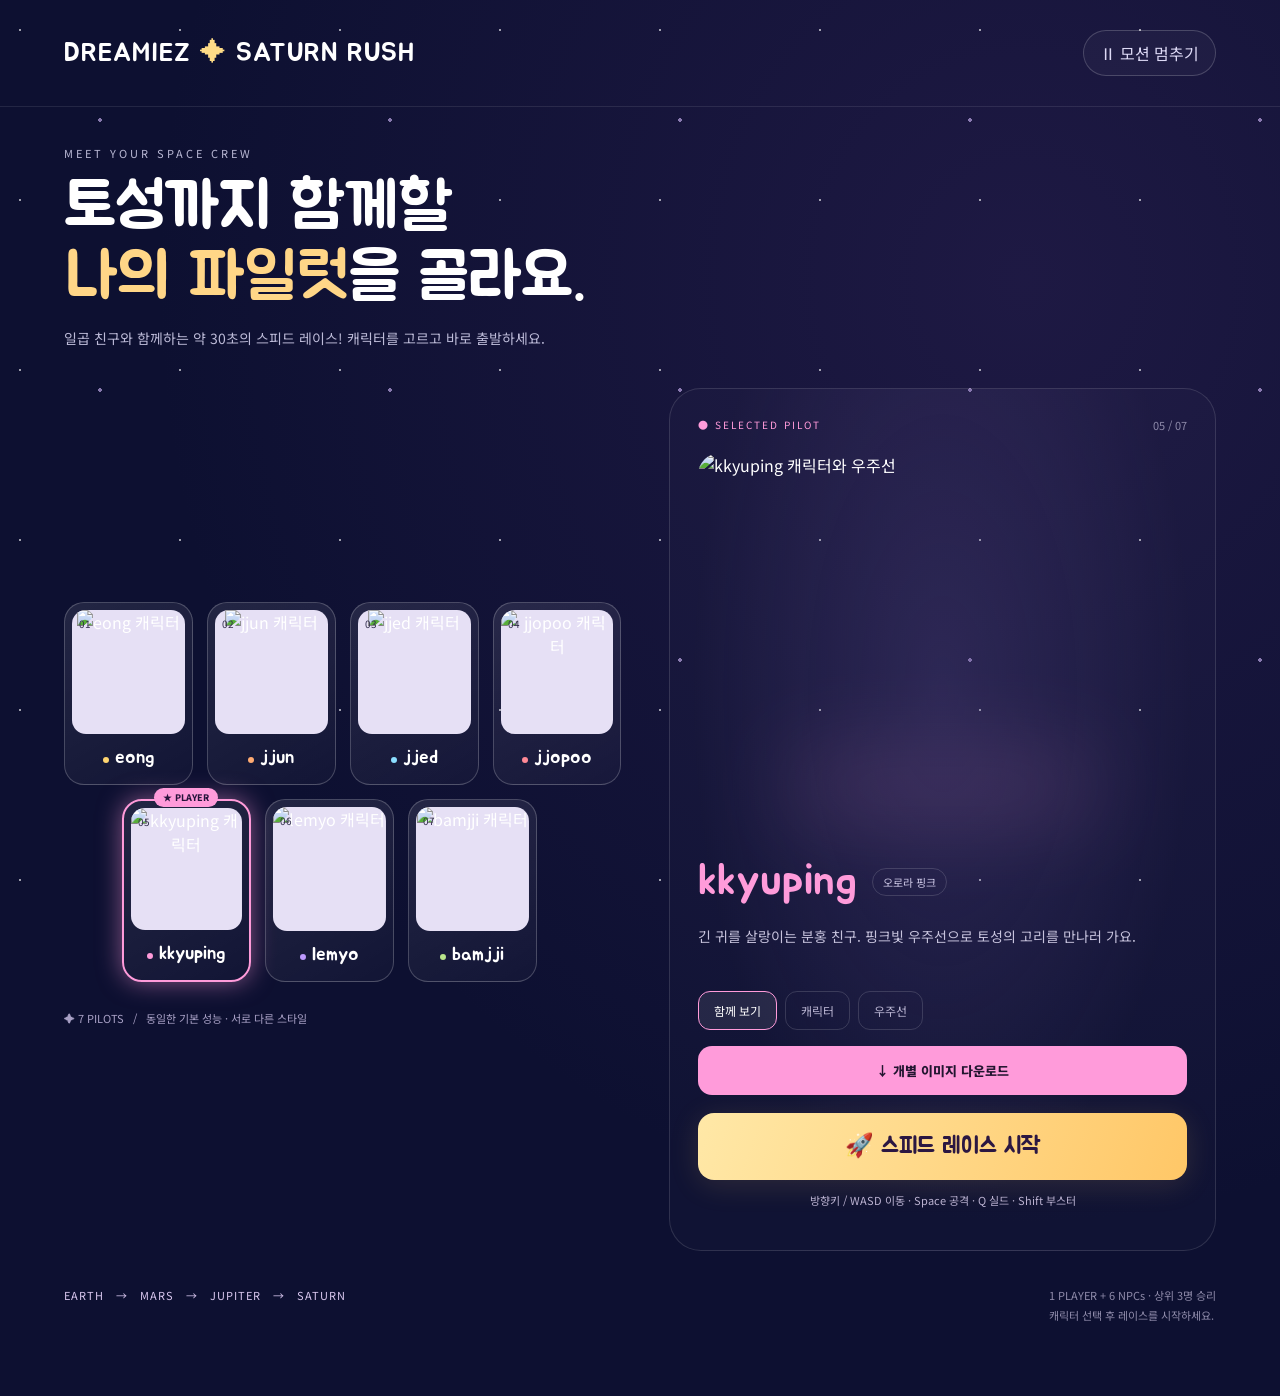
==== index.html @ d7563cde "Add mobile-ready Saturn Rush racing game" ====
<!doctype html>
<html lang="ko"><head><meta charset="utf-8"><meta name="viewport" content="width=device-width,initial-scale=1,viewport-fit=cover"><title>DREAMIEZ · Saturn Rush</title>
<style>
@import url('https://fonts.googleapis.com/css2?family=Jua&family=Noto+Sans+KR:wght@400;600;800&display=swap');
:root{--accent:#ff8bd4}*{box-sizing:border-box}body{margin:0;background:#0d1031;color:#fff;font-family:'Noto Sans KR',sans-serif;background-image:radial-gradient(ellipse at 80% 20%,#402b6855,transparent 60%);min-height:100vh}button,a{font:inherit}button{cursor:pointer}body:before{content:'';position:fixed;inset:0;pointer-events:none;opacity:.6;background-image:radial-gradient(1px 1px at 20px 30px,white 90%,transparent),radial-gradient(2px 2px at 100px 120px,#d8bfff 90%,transparent);background-size:160px 170px,290px 270px;animation:stars 24s linear infinite}header{position:relative;max-width:1400px;margin:auto;padding:30px 5%;display:flex;align-items:center;justify-content:space-between;border-bottom:1px solid #ffffff18}.brand{font:26px 'Jua';letter-spacing:1px}.brand span{color:#ffdc87}small,.eyebrow{font-size:11px;letter-spacing:3px;color:#b9b8d4}.motion{border:1px solid #ffffff30;border-radius:30px;padding:10px 16px;color:#dedaf6;background:#ffffff08}main{position:relative;max-width:1400px;margin:auto;padding:38px 5% 70px}.intro h1{font:clamp(36px,5vw,64px)/1.1 'Jua';margin:12px 0}.intro h1 em{font-style:normal;color:#ffd687}.intro p{color:#bdbbd8;font-size:14px}.layout{display:grid;grid-template-columns:1.02fr 1fr;gap:48px;margin-top:40px;align-items:center}.grid{display:grid;grid-template-columns:repeat(4,1fr);gap:14px;align-items:center}.card{position:relative;padding:7px 7px 14px;border:1px solid #ffffff36;border-radius:20px;background:linear-gradient(150deg,#ffffff18,#ffffff06);color:#fff;transition:transform .25s,box-shadow .25s;animation:float 4s ease-in-out infinite;animation-delay:calc(var(--i)*-.4s)}.card:nth-child(n+5){transform:translateX(45%)}.card:hover{box-shadow:0 0 30px #b69bff55}.card[aria-pressed=true]{border:2px solid var(--c);box-shadow:0 0 25px color-mix(in srgb,var(--c) 50%,transparent)}.card .picture{aspect-ratio:1/1.1;border-radius:14px;overflow:hidden;background:#e6e0f5}.picture img{width:100%;height:100%;object-fit:cover;object-position:25% center;transform:none}.card b{display:block;font:19px 'Jua';margin-top:12px}.dot{display:inline-block;width:6px;height:6px;border-radius:50%;background:var(--c);margin-right:6px}.number{position:absolute;top:13px;left:14px;color:#34304e;font-size:10px;z-index:1}.selected-label{position:absolute;top:-13px;left:50%;transform:translateX(-50%);background:var(--c);color:#26143b;border-radius:12px;padding:3px 9px;font-size:9px;white-space:nowrap;font-weight:800}.stage{position:relative;min-width:0;padding:28px;border:1px solid #ffffff20;border-radius:32px;background:radial-gradient(ellipse at 50% 35%,#62529444,transparent 65%),#ffffff04}.stage-top{display:flex;justify-content:space-between;align-items:center}.badge{font-size:10px;letter-spacing:2px;color:var(--accent)}.counter{color:#8f8bab;font-size:11px}.art{position:relative;margin:20px 0;aspect-ratio:1.28;display:grid;place-items:center}.art:after{content:'';position:absolute;bottom:5%;width:60%;height:15%;background:var(--accent);filter:blur(45px);opacity:.18;z-index:-1}.hero-image{width:100%;height:100%;object-fit:contain;border-radius:22px;animation:float 5s ease-in-out infinite;transition:opacity .2s}.name-line{display:flex;align-items:center;gap:15px}.name-line h2{font:44px 'Jua';margin:0;color:var(--accent)}.name-line span{font-size:11px;border:1px solid #ffffff25;padding:5px 10px;border-radius:20px;color:#ccc7e5}.description{font-size:14px;color:#c7c3dd;line-height:1.9;min-height:54px}.controls{display:flex;gap:8px;flex-wrap:wrap}.tab{border:1px solid #ffffff25;background:transparent;color:#b9b4d1;border-radius:12px;padding:10px 15px;font-size:12px}.tab[aria-pressed=true]{background:#ffffff14;color:white;border-color:var(--accent)}.download{display:block;text-decoration:none;text-align:center;background:var(--accent);color:#221530;padding:15px;border-radius:14px;font-weight:800;margin-top:16px;font-size:13px}.foot{display:flex;justify-content:space-between;gap:15px;margin-top:35px;color:#8f8baa;font-size:11px;line-height:1.8}.route{letter-spacing:1px;color:#d9c7ef}.status{margin-top:28px;font-size:11px;color:#a8a0c5}.paused *, .paused:before{animation-play-state:paused!important}@keyframes float{0%,100%{translate:0 0}50%{translate:0 -9px}}@keyframes stars{to{background-position:0 170px,0 270px}}@media(max-width:850px){.layout{grid-template-columns:1fr;gap:36px}.grid{max-width:570px;width:100%;margin:auto}.stage{max-width:570px;width:100%;margin:auto}.intro{text-align:center}.foot{flex-direction:column}.card b{font-size:16px}header{padding:22px 5%}.brand{font-size:20px}}@media(prefers-reduced-motion:reduce){*,body:before{animation:none!important}}
</style><link rel="stylesheet" href="game.css?v=mobile3"></head><body><header><div class="brand">DREAMIEZ <span>✦</span> SATURN RUSH</div><button class="motion" id="motion" aria-pressed="false">Ⅱ 모션 멈추기</button></header><main><section class="intro"><div class="eyebrow">MEET YOUR SPACE CREW</div><h1>토성까지 함께할<br><em>나의 파일럿</em>을 골라요.</h1><p>일곱 친구와 함께하는 약 30초의 스피드 레이스! 캐릭터를 고르고 바로 출발하세요.</p></section><div class="layout"><div><div class="grid" id="cards"></div><p class="status">✦ 7 PILOTS &nbsp; / &nbsp; 동일한 기본 성능 · 서로 다른 스타일</p></div><section class="stage" aria-label="선택한 캐릭터 소개"><div class="stage-top"><span class="badge">● SELECTED PILOT</span><span class="counter" id="counter"></span></div><div class="art"><img class="hero-image" id="hero" alt=""></div><div class="name-line"><h2 id="name"></h2><span id="color"></span></div><p class="description" id="desc"></p><div class="controls"><button class="tab" data-mode="pair" aria-pressed="true">함께 보기</button><button class="tab" data-mode="character" aria-pressed="false">캐릭터</button><button class="tab" data-mode="ship" aria-pressed="false">우주선</button></div><a class="download" id="download" download>↓ 개별 이미지 다운로드</a></section></div><footer class="foot"><span class="route">EARTH &nbsp; → &nbsp; MARS &nbsp; → &nbsp; JUPITER &nbsp; → &nbsp; SATURN</span><span>캐릭터 소개 · 애니메이션 미리보기<br>레이스 플레이는 다음 제작 단계입니다.</span></footer></main>
<script>
const pilots=[['eong','#ffd570','선샤인 옐로','작은 별처럼 밝은 친구. 노란 우주선과 함께 지구의 출발선을 환하게 밝혀요.'],['jjun','#ffab72','코스믹 오렌지','귀를 쫑긋 세운 주황빛 친구. 새로운 행성을 발견할 때마다 모험을 꿈꿔요.'],['jjed','#8cdeff','스타라이트 블루','구름처럼 포근한 하얀 친구. 하늘빛 우주선에 올라 은하수 여행을 준비해요.'],['jjopoo','#ff8996','메테오 레드','호기심 가득한 갈색 친구. 빨간 우주선과 함께 소행성 사이로 떠나요.'],['kkyuping','#ff9bda','오로라 핑크','긴 귀를 살랑이는 분홍 친구. 핑크빛 우주선으로 토성의 고리를 만나러 가요.'],['lemyo','#bd9aff','네뷸라 퍼플','느긋한 표정의 회색 고양이. 보랏빛 우주선에서 반짝이는 우주를 감상해요.'],['bamjji','#b9e58b','오빗 그린','동글동글 사랑스러운 친구. 초록 우주선과 함께 즐거운 우주 여행을 시작해요.']];
let selected=4,mode='pair';const $=s=>document.querySelector(s);function file(){return `assets/${pilots[selected][0]}${mode==='pair'?'.png':'-'+mode+'.svg'}`};
pilots.forEach((p,i)=>{const b=document.createElement('button');b.className='card';b.style.cssText=`--c:${p[1]};--i:${i}`;b.setAttribute('aria-label',p[0]+' 선택');b.innerHTML=`<span class="number">0${i+1}</span><div class="picture"><img src="assets/${p[0]}-character.svg" alt="${p[0]} 캐릭터"></div><b><span class="dot"></span>${p[0]}</b>`;b.onclick=()=>{selected=i;render()};$('#cards').append(b)});
function render(){const p=pilots[selected];document.documentElement.style.setProperty('--accent',p[1]);$('#name').textContent=p[0];$('#color').textContent=p[2];$('#desc').textContent=p[3];$('#counter').textContent=`0${selected+1} / 07`;$('#hero').src=file();$('#hero').alt=p[0]+(mode==='pair'?' 캐릭터와 우주선':mode==='ship'?' 우주선':' 캐릭터');$('#download').href=file();$('#download').download=p[0]+'-'+mode+(mode==='pair'?'.png':'.svg');document.querySelectorAll('.card').forEach((b,i)=>{b.setAttribute('aria-pressed',i===selected);b.querySelector('.selected-label')?.remove();if(i===selected){const tag=document.createElement('span');tag.className='selected-label';tag.textContent='★ PLAYER';b.append(tag)}});document.querySelectorAll('.tab').forEach(b=>b.setAttribute('aria-pressed',b.dataset.mode===mode))}
document.querySelectorAll('.tab').forEach(b=>b.onclick=()=>{mode=b.dataset.mode;render()});$('#motion').onclick=()=>{const paused=document.body.classList.toggle('paused');$('#motion').textContent=paused?'▶ 모션 재생':'Ⅱ 모션 멈추기';$('#motion').setAttribute('aria-pressed',paused)};render();
</script><script src="race-engine.js?v=mobile3"></script><script src="game.js?v=mobile3"></script></body></html>
---- game.css ----
.start-race{width:100%;border:0;border-radius:16px;padding:19px;margin-top:18px;color:#2b1742;background:linear-gradient(110deg,#ffe8a7,#ffc767);font-family:'Jua',sans-serif;font-size:23px;box-shadow:0 5px 30px #ffc76722}.start-race:hover{filter:brightness(1.1);transform:translateY(-2px)}.race-screen{position:fixed;inset:0;background:#080d25;z-index:50;display:flex;flex-direction:column;touch-action:none}.race-screen[hidden],.game-overlay[hidden]{display:none!important}.race-top{display:flex;align-items:center;justify-content:space-between;gap:10px;padding:12px 4%;background:#10132c;border-bottom:1px solid #ffffff20;min-height:67px}.race-top strong{font-family:Jua,sans-serif;font-size:24px;color:#ffdb8a}.race-top span{font-size:12px;color:#bbb8d6}.race-top button,.game-btn{border:1px solid #ffffff30;background:#ffffff10;color:white;border-radius:12px;padding:10px 16px;cursor:pointer}.race-layout{display:grid;grid-template-columns:1fr 230px;flex:1;min-height:0;max-width:1500px;width:100%;margin:auto}.track-wrap{position:relative;overflow:hidden;min-height:0}#race-canvas{width:100%;height:100%;display:block}.race-hud{position:absolute;top:20px;left:22px;right:22px;display:flex;justify-content:space-between;pointer-events:none}.hud-box{border:1px solid #bdb5ff55;background:#10132cce;backdrop-filter:blur(12px);border-radius:18px;padding:12px 20px;min-width:114px}.hud-box b{font:30px Jua,sans-serif}.hud-box small{display:block;letter-spacing:1px;font-size:10px;margin-bottom:4px}.hearts{color:#ff87af;font-size:23px;letter-spacing:3px}.hud-time{font:24px Jua,sans-serif;color:#fff}.race-side{padding:24px 20px;background:#11132b;border-left:1px solid #ffffff15;overflow:auto}.race-side h3{font:18px Jua,sans-serif;margin:0 0 20px}.standing{display:flex;align-items:center;gap:9px;padding:11px 0;border-bottom:1px solid #ffffff0c;font-size:12px}.standing.me{color:#ffdf8a}.standing .pos{width:18px;color:#8d87b0}.standing .hp{margin-left:auto;color:#ff91af;font-size:10px}.standing .swatch{width:8px;height:8px;border-radius:50%}.route-map{margin-top:32px;font-size:11px;color:#9a94b9}.route-stop{padding:10px 0 10px 15px;border-left:2px solid #45405f}.route-stop.current{border-color:#ffe09c;color:#ffe09c}.race-bottom{display:flex;gap:12px;align-items:center;justify-content:center;padding:14px 20px;background:#11132b;border-top:1px solid #ffffff15}.action-btn{width:145px;min-height:61px;border:1px solid #ffffff40;border-radius:17px;color:#fff;font:19px Jua,sans-serif;background:#b6438155;cursor:pointer}.action-btn:nth-child(2){background:#237abf66}.action-btn:nth-child(3){background:#bb7c2466}.action-btn:disabled{opacity:.45;cursor:default}.action-btn small{display:block;font:10px 'Noto Sans KR',sans-serif;color:#e0d9ef;letter-spacing:1px;margin-top:4px}.key-help{font-size:11px;color:#aca5c6;margin-right:18px;line-height:1.9}.game-overlay{position:absolute;inset:0;display:flex;align-items:center;justify-content:center;background:#070b22bf;backdrop-filter:blur(8px);z-index:10;padding:24px}.overlay-card{max-width:530px;width:100%;text-align:center;border:1px solid #bda6ff55;background:linear-gradient(145deg,#282341,#11152d);border-radius:30px;padding:35px;box-shadow:0 20px 100px #0006;max-height:95%;overflow:auto}.overlay-card h2{font:36px Jua,sans-serif;color:#ffdf93;margin:10px 0 16px}.overlay-card p{font-size:13px;line-height:1.9;color:#cbc3df}.overlay-card .game-btn{margin:8px 4px}.overlay-card .primary{background:#ffdc8e;color:#2b1742;border:0;font-weight:800;padding:15px 25px}.rules{display:grid;grid-template-columns:1fr 1fr;gap:8px;text-align:left;margin:20px 0}.rules div{background:#ffffff08;border-radius:12px;padding:12px;font-size:12px;line-height:1.7;color:#c7bfd8}.rules b{color:#fff;display:block}.countdown{font:110px Jua,sans-serif;color:#ffdf93;text-shadow:0 0 40px #ffb254}.race-toast{position:absolute;left:50%;top:115px;transform:translateX(-50%);color:#fff;background:#292243dd;border:1px solid #bda6ff55;border-radius:24px;padding:10px 22px;font-size:13px;pointer-events:none;white-space:nowrap;opacity:0;transition:opacity .15s}.result-row{display:flex;justify-content:space-between;padding:9px 6px;border-bottom:1px solid #ffffff15;font-size:12px}.result-row.player{color:#ffdc8e}.touch-hint{display:none}@media(max-width:750px){.race-layout{grid-template-columns:1fr}.race-side{display:none}.race-top strong{font-size:18px}.race-top span{display:none}.race-top{padding:10px 15px;min-height:54px}.race-bottom{gap:8px;padding:10px}.action-btn{width:30%;min-height:58px;font-size:17px}.key-help{display:none}.hud-box{padding:9px 12px;min-width:90px}.hud-box b{font-size:25px}.race-hud{top:12px;left:12px;right:12px}.hearts{font-size:18px}.touch-hint{display:block;position:absolute;bottom:12px;left:0;right:0;text-align:center;font-size:11px;color:#c5b8e5;pointer-events:none}.overlay-card{padding:23px}.overlay-card h2{font-size:30px}}body.racing{overflow:hidden}

.mobile-stick{display:none}.action-btn.cooling{opacity:.55}.race-screen{height:100dvh}.race-bottom{padding-bottom:max(12px,env(safe-area-inset-bottom))}.race-top{padding-top:max(10px,env(safe-area-inset-top))}.action-btn{user-select:none;-webkit-user-select:none;touch-action:none;-webkit-touch-callout:none}.race-top button{white-space:nowrap;flex-shrink:0}
@media(max-width:750px),(pointer:coarse){.mobile-stick{display:block;position:absolute;bottom:27px;left:20px;width:105px;height:105px;border:1px solid #d4c1ff66;border-radius:50%;background:#171f4699;touch-action:none;user-select:none;z-index:3}.mobile-stick span{position:absolute;top:8px;width:100%;text-align:center;font-size:10px;color:#d7cbee;pointer-events:none}.mobile-stick i{position:absolute;top:50%;left:50%;width:43px;height:43px;border-radius:50%;background:linear-gradient(135deg,#ead6ff,#9c7add);border:2px solid #fff9;box-shadow:0 0 20px #af8aff55;transform:translate(-50%,-50%);pointer-events:none}.touch-hint{bottom:5px;font-size:10px}.race-bottom{gap:8px}.action-btn{min-height:66px;min-width:70px}.race-top strong{font-size:16px}.race-top button{font-size:12px;padding:10px}.race-toast{max-width:90%;white-space:normal;text-align:center;font-size:11px}.track-wrap{min-height:180px}}
@media(max-height:500px) and (orientation:landscape){.race-top{min-height:42px;padding:5px 15px}.race-bottom{padding:6px}.action-btn{min-height:46px}.mobile-stick{width:88px;height:88px;bottom:15px}.hud-box{padding:5px 10px}.hud-box b{font-size:20px}.hearts{font-size:15px}.race-hud{top:6px}.overlay-card{padding:16px}.rules{margin:8px 0}.rules div{padding:7px}}
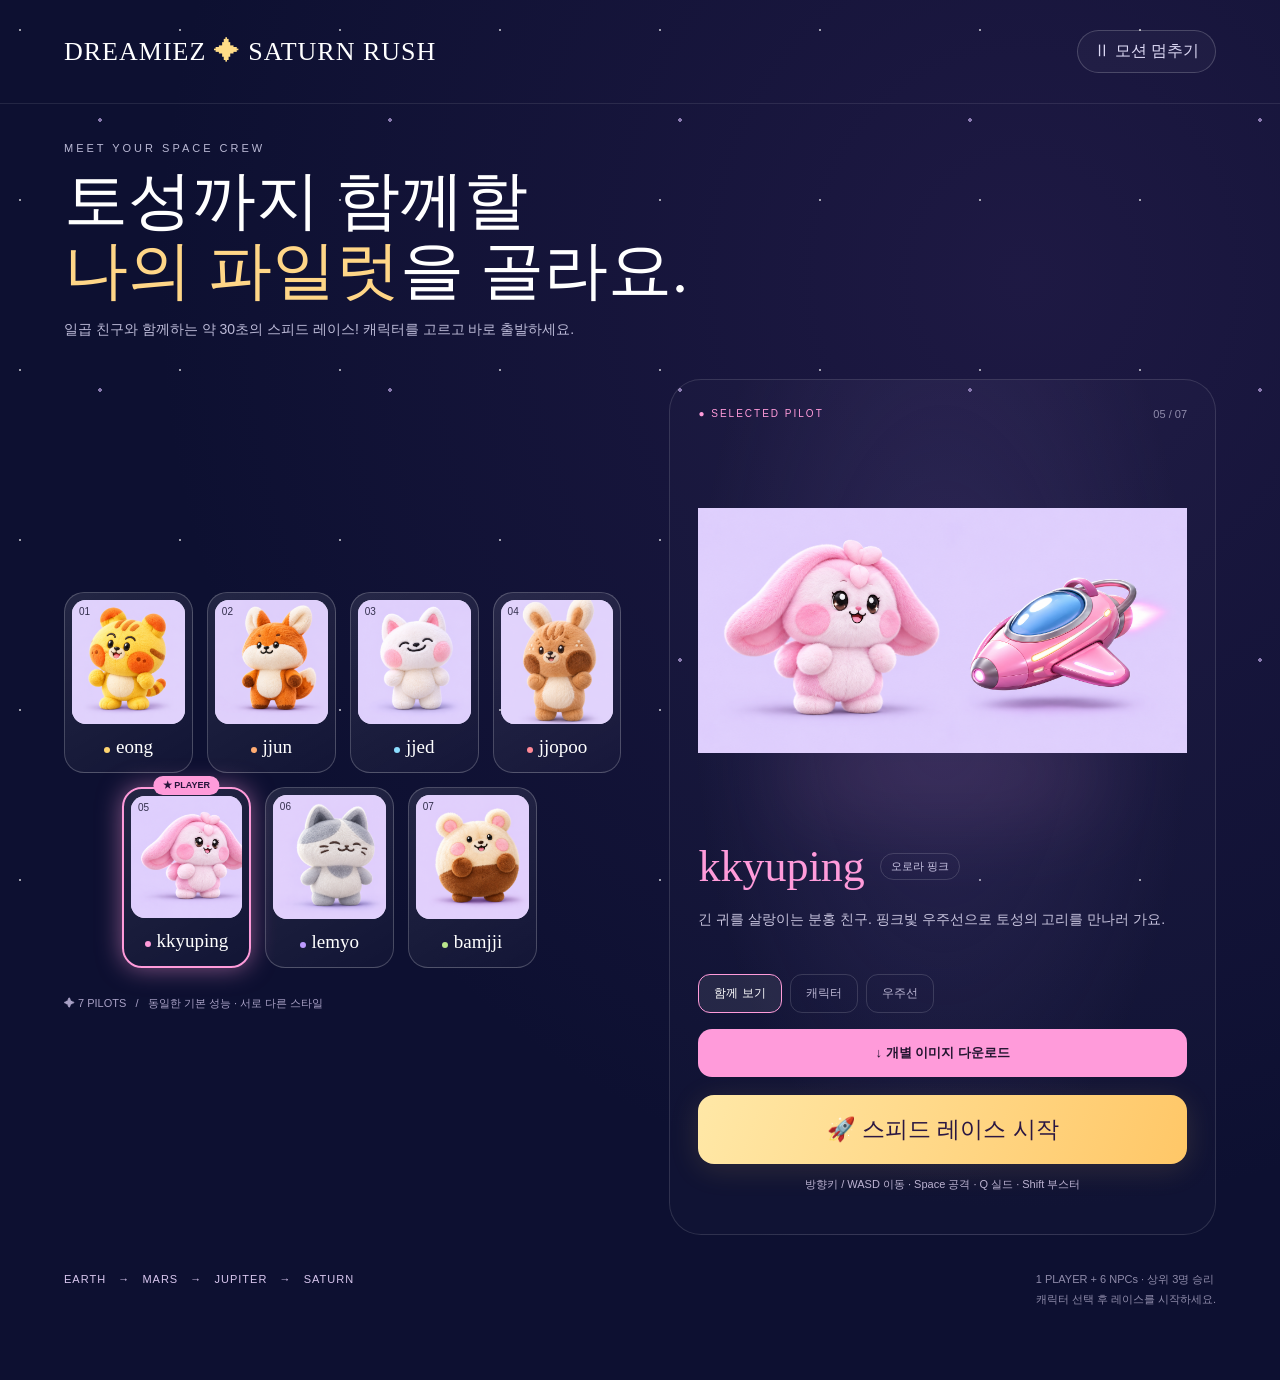
==== commit 2faaaa69: "Add files via upload" ====
--- a/index.html
+++ b/index.html
@@ -1,13 +1,87 @@
 <!doctype html>
 <html lang="ko"><head><meta charset="utf-8"><meta name="viewport" content="width=device-width,initial-scale=1,viewport-fit=cover"><title>DREAMIEZ · Saturn Rush</title>
 <style>
-@import url('https://fonts.googleapis.com/css2?family=Jua&family=Noto+Sans+KR:wght@400;600;800&display=swap');
+600;800&display=swap');
 :root{--accent:#ff8bd4}*{box-sizing:border-box}body{margin:0;background:#0d1031;color:#fff;font-family:'Noto Sans KR',sans-serif;background-image:radial-gradient(ellipse at 80% 20%,#402b6855,transparent 60%);min-height:100vh}button,a{font:inherit}button{cursor:pointer}body:before{content:'';position:fixed;inset:0;pointer-events:none;opacity:.6;background-image:radial-gradient(1px 1px at 20px 30px,white 90%,transparent),radial-gradient(2px 2px at 100px 120px,#d8bfff 90%,transparent);background-size:160px 170px,290px 270px;animation:stars 24s linear infinite}header{position:relative;max-width:1400px;margin:auto;padding:30px 5%;display:flex;align-items:center;justify-content:space-between;border-bottom:1px solid #ffffff18}.brand{font:26px 'Jua';letter-spacing:1px}.brand span{color:#ffdc87}small,.eyebrow{font-size:11px;letter-spacing:3px;color:#b9b8d4}.motion{border:1px solid #ffffff30;border-radius:30px;padding:10px 16px;color:#dedaf6;background:#ffffff08}main{position:relative;max-width:1400px;margin:auto;padding:38px 5% 70px}.intro h1{font:clamp(36px,5vw,64px)/1.1 'Jua';margin:12px 0}.intro h1 em{font-style:normal;color:#ffd687}.intro p{color:#bdbbd8;font-size:14px}.layout{display:grid;grid-template-columns:1.02fr 1fr;gap:48px;margin-top:40px;align-items:center}.grid{display:grid;grid-template-columns:repeat(4,1fr);gap:14px;align-items:center}.card{position:relative;padding:7px 7px 14px;border:1px solid #ffffff36;border-radius:20px;background:linear-gradient(150deg,#ffffff18,#ffffff06);color:#fff;transition:transform .25s,box-shadow .25s;animation:float 4s ease-in-out infinite;animation-delay:calc(var(--i)*-.4s)}.card:nth-child(n+5){transform:translateX(45%)}.card:hover{box-shadow:0 0 30px #b69bff55}.card[aria-pressed=true]{border:2px solid var(--c);box-shadow:0 0 25px color-mix(in srgb,var(--c) 50%,transparent)}.card .picture{aspect-ratio:1/1.1;border-radius:14px;overflow:hidden;background:#e6e0f5}.picture img{width:100%;height:100%;object-fit:cover;object-position:25% center;transform:none}.card b{display:block;font:19px 'Jua';margin-top:12px}.dot{display:inline-block;width:6px;height:6px;border-radius:50%;background:var(--c);margin-right:6px}.number{position:absolute;top:13px;left:14px;color:#34304e;font-size:10px;z-index:1}.selected-label{position:absolute;top:-13px;left:50%;transform:translateX(-50%);background:var(--c);color:#26143b;border-radius:12px;padding:3px 9px;font-size:9px;white-space:nowrap;font-weight:800}.stage{position:relative;min-width:0;padding:28px;border:1px solid #ffffff20;border-radius:32px;background:radial-gradient(ellipse at 50% 35%,#62529444,transparent 65%),#ffffff04}.stage-top{display:flex;justify-content:space-between;align-items:center}.badge{font-size:10px;letter-spacing:2px;color:var(--accent)}.counter{color:#8f8bab;font-size:11px}.art{position:relative;margin:20px 0;aspect-ratio:1.28;display:grid;place-items:center}.art:after{content:'';position:absolute;bottom:5%;width:60%;height:15%;background:var(--accent);filter:blur(45px);opacity:.18;z-index:-1}.hero-image{width:100%;height:100%;object-fit:contain;border-radius:22px;animation:float 5s ease-in-out infinite;transition:opacity .2s}.name-line{display:flex;align-items:center;gap:15px}.name-line h2{font:44px 'Jua';margin:0;color:var(--accent)}.name-line span{font-size:11px;border:1px solid #ffffff25;padding:5px 10px;border-radius:20px;color:#ccc7e5}.description{font-size:14px;color:#c7c3dd;line-height:1.9;min-height:54px}.controls{display:flex;gap:8px;flex-wrap:wrap}.tab{border:1px solid #ffffff25;background:transparent;color:#b9b4d1;border-radius:12px;padding:10px 15px;font-size:12px}.tab[aria-pressed=true]{background:#ffffff14;color:white;border-color:var(--accent)}.download{display:block;text-decoration:none;text-align:center;background:var(--accent);color:#221530;padding:15px;border-radius:14px;font-weight:800;margin-top:16px;font-size:13px}.foot{display:flex;justify-content:space-between;gap:15px;margin-top:35px;color:#8f8baa;font-size:11px;line-height:1.8}.route{letter-spacing:1px;color:#d9c7ef}.status{margin-top:28px;font-size:11px;color:#a8a0c5}.paused *, .paused:before{animation-play-state:paused!important}@keyframes float{0%,100%{translate:0 0}50%{translate:0 -9px}}@keyframes stars{to{background-position:0 170px,0 270px}}@media(max-width:850px){.layout{grid-template-columns:1fr;gap:36px}.grid{max-width:570px;width:100%;margin:auto}.stage{max-width:570px;width:100%;margin:auto}.intro{text-align:center}.foot{flex-direction:column}.card b{font-size:16px}header{padding:22px 5%}.brand{font-size:20px}}@media(prefers-reduced-motion:reduce){*,body:before{animation:none!important}}
-</style><link rel="stylesheet" href="game.css?v=mobile3"></head><body><header><div class="brand">DREAMIEZ <span>✦</span> SATURN RUSH</div><button class="motion" id="motion" aria-pressed="false">Ⅱ 모션 멈추기</button></header><main><section class="intro"><div class="eyebrow">MEET YOUR SPACE CREW</div><h1>토성까지 함께할<br><em>나의 파일럿</em>을 골라요.</h1><p>일곱 친구와 함께하는 약 30초의 스피드 레이스! 캐릭터를 고르고 바로 출발하세요.</p></section><div class="layout"><div><div class="grid" id="cards"></div><p class="status">✦ 7 PILOTS &nbsp; / &nbsp; 동일한 기본 성능 · 서로 다른 스타일</p></div><section class="stage" aria-label="선택한 캐릭터 소개"><div class="stage-top"><span class="badge">● SELECTED PILOT</span><span class="counter" id="counter"></span></div><div class="art"><img class="hero-image" id="hero" alt=""></div><div class="name-line"><h2 id="name"></h2><span id="color"></span></div><p class="description" id="desc"></p><div class="controls"><button class="tab" data-mode="pair" aria-pressed="true">함께 보기</button><button class="tab" data-mode="character" aria-pressed="false">캐릭터</button><button class="tab" data-mode="ship" aria-pressed="false">우주선</button></div><a class="download" id="download" download>↓ 개별 이미지 다운로드</a></section></div><footer class="foot"><span class="route">EARTH &nbsp; → &nbsp; MARS &nbsp; → &nbsp; JUPITER &nbsp; → &nbsp; SATURN</span><span>캐릭터 소개 · 애니메이션 미리보기<br>레이스 플레이는 다음 제작 단계입니다.</span></footer></main>
-<script>
+</style><style>.start-race{width:100%;border:0;border-radius:16px;padding:19px;margin-top:18px;color:#2b1742;background:linear-gradient(110deg,#ffe8a7,#ffc767);font-family:'Jua',sans-serif;font-size:23px;box-shadow:0 5px 30px #ffc76722}.start-race:hover{filter:brightness(1.1);transform:translateY(-2px)}.race-screen{position:fixed;inset:0;background:#080d25;z-index:50;display:flex;flex-direction:column;touch-action:none}.race-screen[hidden],.game-overlay[hidden]{display:none!important}.race-top{display:flex;align-items:center;justify-content:space-between;gap:10px;padding:12px 4%;background:#10132c;border-bottom:1px solid #ffffff20;min-height:67px}.race-top strong{font-family:Jua,sans-serif;font-size:24px;color:#ffdb8a}.race-top span{font-size:12px;color:#bbb8d6}.race-top button,.game-btn{border:1px solid #ffffff30;background:#ffffff10;color:white;border-radius:12px;padding:10px 16px;cursor:pointer}.race-layout{display:grid;grid-template-columns:1fr 230px;flex:1;min-height:0;max-width:1500px;width:100%;margin:auto}.track-wrap{position:relative;overflow:hidden;min-height:0}#race-canvas{width:100%;height:100%;display:block}.race-hud{position:absolute;top:20px;left:22px;right:22px;display:flex;justify-content:space-between;pointer-events:none}.hud-box{border:1px solid #bdb5ff55;background:#10132cce;backdrop-filter:blur(12px);border-radius:18px;padding:12px 20px;min-width:114px}.hud-box b{font:30px Jua,sans-serif}.hud-box small{display:block;letter-spacing:1px;font-size:10px;margin-bottom:4px}.hearts{color:#ff87af;font-size:23px;letter-spacing:3px}.hud-time{font:24px Jua,sans-serif;color:#fff}.race-side{padding:24px 20px;background:#11132b;border-left:1px solid #ffffff15;overflow:auto}.race-side h3{font:18px Jua,sans-serif;margin:0 0 20px}.standing{display:flex;align-items:center;gap:9px;padding:11px 0;border-bottom:1px solid #ffffff0c;font-size:12px}.standing.me{color:#ffdf8a}.standing .pos{width:18px;color:#8d87b0}.standing .hp{margin-left:auto;color:#ff91af;font-size:10px}.standing .swatch{width:8px;height:8px;border-radius:50%}.route-map{margin-top:32px;font-size:11px;color:#9a94b9}.route-stop{padding:10px 0 10px 15px;border-left:2px solid #45405f}.route-stop.current{border-color:#ffe09c;color:#ffe09c}.race-bottom{display:flex;gap:12px;align-items:center;justify-content:center;padding:14px 20px;background:#11132b;border-top:1px solid #ffffff15}.action-btn{width:145px;min-height:61px;border:1px solid #ffffff40;border-radius:17px;color:#fff;font:19px Jua,sans-serif;background:#b6438155;cursor:pointer}.action-btn:nth-child(2){background:#237abf66}.action-btn:nth-child(3){background:#bb7c2466}.action-btn:disabled{opacity:.45;cursor:default}.action-btn small{display:block;font:10px 'Noto Sans KR',sans-serif;color:#e0d9ef;letter-spacing:1px;margin-top:4px}.key-help{font-size:11px;color:#aca5c6;margin-right:18px;line-height:1.9}.game-overlay{position:absolute;inset:0;display:flex;align-items:center;justify-content:center;background:#070b22bf;backdrop-filter:blur(8px);z-index:10;padding:24px}.overlay-card{max-width:530px;width:100%;text-align:center;border:1px solid #bda6ff55;background:linear-gradient(145deg,#282341,#11152d);border-radius:30px;padding:35px;box-shadow:0 20px 100px #0006;max-height:95%;overflow:auto}.overlay-card h2{font:36px Jua,sans-serif;color:#ffdf93;margin:10px 0 16px}.overlay-card p{font-size:13px;line-height:1.9;color:#cbc3df}.overlay-card .game-btn{margin:8px 4px}.overlay-card .primary{background:#ffdc8e;color:#2b1742;border:0;font-weight:800;padding:15px 25px}.rules{display:grid;grid-template-columns:1fr 1fr;gap:8px;text-align:left;margin:20px 0}.rules div{background:#ffffff08;border-radius:12px;padding:12px;font-size:12px;line-height:1.7;color:#c7bfd8}.rules b{color:#fff;display:block}.countdown{font:110px Jua,sans-serif;color:#ffdf93;text-shadow:0 0 40px #ffb254}.race-toast{position:absolute;left:50%;top:115px;transform:translateX(-50%);color:#fff;background:#292243dd;border:1px solid #bda6ff55;border-radius:24px;padding:10px 22px;font-size:13px;pointer-events:none;white-space:nowrap;opacity:0;transition:opacity .15s}.result-row{display:flex;justify-content:space-between;padding:9px 6px;border-bottom:1px solid #ffffff15;font-size:12px}.result-row.player{color:#ffdc8e}.touch-hint{display:none}@media(max-width:750px){.race-layout{grid-template-columns:1fr}.race-side{display:none}.race-top strong{font-size:18px}.race-top span{display:none}.race-top{padding:10px 15px;min-height:54px}.race-bottom{gap:8px;padding:10px}.action-btn{width:30%;min-height:58px;font-size:17px}.key-help{display:none}.hud-box{padding:9px 12px;min-width:90px}.hud-box b{font-size:25px}.race-hud{top:12px;left:12px;right:12px}.hearts{font-size:18px}.touch-hint{display:block;position:absolute;bottom:12px;left:0;right:0;text-align:center;font-size:11px;color:#c5b8e5;pointer-events:none}.overlay-card{padding:23px}.overlay-card h2{font-size:30px}}body.racing{overflow:hidden}
+
+.mobile-stick{display:none}.action-btn.cooling{opacity:.55}.race-screen{height:100dvh}.race-bottom{padding-bottom:max(12px,env(safe-area-inset-bottom))}.race-top{padding-top:max(10px,env(safe-area-inset-top))}.action-btn{user-select:none;-webkit-user-select:none;touch-action:none;-webkit-touch-callout:none}.race-top button{white-space:nowrap;flex-shrink:0}
+@media(max-width:750px),(pointer:coarse){.mobile-stick{display:block;position:absolute;bottom:27px;left:20px;width:105px;height:105px;border:1px solid #d4c1ff66;border-radius:50%;background:#171f4699;touch-action:none;user-select:none;z-index:3}.mobile-stick span{position:absolute;top:8px;width:100%;text-align:center;font-size:10px;color:#d7cbee;pointer-events:none}.mobile-stick i{position:absolute;top:50%;left:50%;width:43px;height:43px;border-radius:50%;background:linear-gradient(135deg,#ead6ff,#9c7add);border:2px solid #fff9;box-shadow:0 0 20px #af8aff55;transform:translate(-50%,-50%);pointer-events:none}.touch-hint{bottom:5px;font-size:10px}.race-bottom{gap:8px}.action-btn{min-height:66px;min-width:70px}.race-top strong{font-size:16px}.race-top button{font-size:12px;padding:10px}.race-toast{max-width:90%;white-space:normal;text-align:center;font-size:11px}.track-wrap{min-height:180px}}
+@media(max-height:500px) and (orientation:landscape){.race-top{min-height:42px;padding:5px 15px}.race-bottom{padding:6px}.action-btn{min-height:46px}.mobile-stick{width:88px;height:88px;bottom:15px}.hud-box{padding:5px 10px}.hud-box b{font-size:20px}.hearts{font-size:15px}.race-hud{top:6px}.overlay-card{padding:16px}.rules{margin:8px 0}.rules div{padding:7px}}
+</style></head><body><header><div class="brand">DREAMIEZ <span>✦</span> SATURN RUSH</div><button class="motion" id="motion" aria-pressed="false">Ⅱ 모션 멈추기</button></header><main><section class="intro"><div class="eyebrow">MEET YOUR SPACE CREW</div><h1>토성까지 함께할<br><em>나의 파일럿</em>을 골라요.</h1><p>일곱 친구와 함께하는 약 30초의 스피드 레이스! 캐릭터를 고르고 바로 출발하세요.</p></section><div class="layout"><div><div class="grid" id="cards"></div><p class="status">✦ 7 PILOTS &nbsp; / &nbsp; 동일한 기본 성능 · 서로 다른 스타일</p></div><section class="stage" aria-label="선택한 캐릭터 소개"><div class="stage-top"><span class="badge">● SELECTED PILOT</span><span class="counter" id="counter"></span></div><div class="art"><img class="hero-image" id="hero" alt=""></div><div class="name-line"><h2 id="name"></h2><span id="color"></span></div><p class="description" id="desc"></p><div class="controls"><button class="tab" data-mode="pair" aria-pressed="true">함께 보기</button><button class="tab" data-mode="character" aria-pressed="false">캐릭터</button><button class="tab" data-mode="ship" aria-pressed="false">우주선</button></div><a class="download" id="download" download>↓ 개별 이미지 다운로드</a></section></div><footer class="foot"><span class="route">EARTH &nbsp; → &nbsp; MARS &nbsp; → &nbsp; JUPITER &nbsp; → &nbsp; SATURN</span><span>캐릭터 소개 · 애니메이션 미리보기<br>레이스 플레이는 다음 제작 단계입니다.</span></footer></main>
+<script>const bundledAssets={};const illustrationData={"eong":{"png":"[base64]/Q2kTYzJwYS5pY29uAAAAABhjMnNoH52QRe8kM7/aOyQunUMG/[base64]/[base64]/[base64]/XezMub6neqYhWfdLv0q/Lfolc1oZGM6dGl0bGVpaW1hZ2UucG5nY2FsZ2ZzaGEyNTYAAEy7anVtYgAAAChqdW1kYzJjcwARABCAAACqADibcQNjMnBhLnNpZ25hdHVyZQAAAEyLY2JvctKEWQvoogE4JBghglkFiDCCBYQwggNsoAMCAQICEAul/[base64]/sEFM3evJ947IDq0D2OHmBvNTZwav7R/MxFEqlQwN0a4B/2aeUQLc1dVowNjEXwdEt2sWC/[base64]/[base64]/[base64]//PUy0oy4X+dsgG7rW3yXWzDnEw8uQrgDxnCa/[base64]/[base64]/zMflibJ21F4bQqB5wEvQUwV6ExLiAuyeLIEFTboZIWT74kNZj+LwVp3Bu4TePeBy8a6Gz1wYri0/[base64]/b52I9yw6aYExqtAypB2mEeLkcIUr0edFG+XQTseoK2wPv6D+gnpYvo/mLzDGDxA19IGspzAX9zleQZTm7MTno13lgR4deCF9zSFkdDd5vfSBmIeZ+jOaRZTl7gTgtHl/J1Qtd2PbZ/pCLc7QfGbx/UckaM1lHHtbd68pP5IyfVgAISUHWKcKBo6ee8hCh8nCrqKanAL/7JdhEZRlWwL2PqfZ70FbBEpEDeQDZcRIpUa1dI/[base64]/qzMf+dhyJTmYKaYgtEO3DRqIq5H+M1BKcV0YtWBhi1cqo+n74wtlhahbLNV2gk6OyZagv7e+Y5/x+ukj0qqFx/JOvf+qnThhziGnVQsD5hJKFTxDLVLM9OvjdKWURecpDnpa4h1iWIe/RkXsCAwEAAaOCASYwggEiMBIGA1UdEwEB/wQIMAYBAf8CAQAwDgYDVR0PAQH/[base64]/3t/AysNAGtW9cutHr0qga2lptBNoz4Uk+STEQxp1eSMqG7mN1QIFuIlnOxlZig8Mz2iGpqiu81nZErnvnQhBKFuw6smxDss2lW5/UdOBOCNeJs3g8R0O8VHYe9tQXKk211DU8mWTuUd4AQ636jdLtGvWJfW5/RfBHIjPGvPC705AasGjJOoj6cPdlk+4QSS9ffZ+0ZiBatubtSIRqCzLypqX6VO2vjU/MzZozypd0UbCsH5mLk5y8yhccAqghJx0+T2JeJRIW3WFd/kU41vSn0Xjl7AugzVDnd5IYF6zu33HB2bjrayikJWnY9rQSoO/muci+4aoyjPX/Pp0GQe1u7CiUsY65LP9a/CJwVNuJGhNyWZ5v2A3PS8xzd7vrQBLWdY8C/nw7OLceVEA3owtqWydT5bI34701SmOrnHzA4cMxXVajV6gXZ/L/5X2mn4DD4/71SPAYt7RsNjnvof7cR/L3CEK/ZWgvSnyyTXbF4kezq9qVg7GBFps5yP0nB0/4tuJrvDq0XHUwWWnEe1xkarXvX8iIsZaKM1D+V8apVltavruf+6uOCbSkeyzuwVL4kCfRXur5wMTcTJzgH1Mj2P9yY0C/[base64]/My2KGTtVhwIJALh2+gs/qxiJGBYyMDI2MTEwNjAzMDk1OC43NTMzOTNaMAOAAQECCHr3kr6VebMyoIIQZjCCBPYwggNeoAMCAQICFGHbRigyioyNSga3v/[base64]/644I6d5wIgoSjDNd2nEDfpIvcJTZeatIRzwC58qVBHKKC08Gkf8LCHKXpZ/g8UFDVC+dlpUhdKIDfyaMwP8S23gpYgG0sRDkYSXD2kFIa4S0VmOKJOTSfKlbp1DMxOh2qfdMMgFQUBJF8NxH5crv4d8x8Lle0Akd889YabKhJeDtYPHNDdyfoNyE3DyYRaGEks5DhzGmBSuEzuxvO3ttjdaqnOILpd1sRcNRBk8gMjEVM/Yo5lBRFdcCvUyWsJgUVS6BpX7VpGXdpddpwleRBog1GkmIR1kXKYVf/Y40Nise1pZydBvMWP8moHK4NJ6OEtGDQOuzkHr2e9tJUeyAKyvUVnzXIBiJRfVUsGLK2v7aX0JK93Az6DimRRj5GMDDmWS7A9rvoEmaE+GIw98L4XNqEu9WO1AgMBAAGjeDB2MAwGA1UdEwEB/wQCMAAwDgYDVR0PAQH/BAQDAgbAMBYGA1UdJQEB/wQMMAoGCCsGAQUFBwMIMB0GA1UdDgQWBBSkJ1SCooqAez3Fhs0/cNnCg5lReDAfBgNVHSMEGDAWgBTyFPCwxxdUPSNDhdzKc9BygD24qDANBgkqhkiG9w0BAQsFAAOCAYEAIPskT0HAwLyYsjISIBCNIJlINRJPxEZWfqc+P7alI/kqSD7gUZ0fRUB4wbuDTpNQyZsnlmjfTc7y9hzSeavv6sEf2j/1mFkI5nDNifTuR4uqy+z/jH4U4UbYkeacuB7kNEb/YdJ4+H04OeNS7RtfZuhzwAByO+Soq46GGyqjNyH5O997XFTYTMdqKkt/z0N0YAWAc6PJ0Xevh6n9tbGEam6/iCrOmqGaq6KegkgHDDfFAmNRl9tSfG8eZ8lpCELVz/X7rRtei5Di4Ah5PC4bE4NqnqXoJUGPhRAB7eQYwaA6jf6dUlAa74fe4WTNVfkhIN+2Ke+fJ27RujRGq0oiT+diFXfdRSPdYS3CMSmPxLl+eQIGq7RX1MHszx0G4Vx7ZUmwGetNq6THJ0BOprS1j898w7RDp3bTXjBj7qgXrjUodGSrWjXjWy86Pk4KYdYwTUOb/[base64]/zTcLtK6Hboak5mSaDt/PgYvu+aF7eod6zvtzjMudQqM8R2D9ZAEXfL/sddFy1A096LPMAY1kAUQZnLlD8sfQBrUvyeylC3CUdFFeEFI1X6sU9vVJiV9H26+GjhIhx63IqRQ4sVti4SQ7FiHKC+yiSOLu+/pNFN6Lg/Mc8mPcUAUOry2SQgZO3Vc54ucHiq3lY8BfnUgKLora/2+6ijXMtoq0TbMHfyxDR0a1Vtxof78jI8nnEORRP37FAP+/7WBDEmu9DETWHiQtuvwytuXysZG+bisO+NXETNH8BzfY+i6b1tgrwlZYQIMGntFQIDAQABo3sweTASBgNVHRMBAf8ECDAGAQH/AgEAMA4GA1UdDwEB/[base64]/zWrMdLsexHUQEM3T8KEG5y6ZMgPsKIdfpo2+OHQgrNQQ7LgVb2AlMhZUk5KdN5dx0VYm7f6MKo73Ee81S4suTgYYyx5WrfdVa09Qt+IA8/xaP5zANRat94kApeRwOdn/tymCvOlRhGzURx/Es+Nr1/jGMi4QMa94/nWS3HQZF3lZMJLwF530T3HW54Vz3v9lJTnAUsIUdr7ZPSrEfA1lPH2vn4rDt2ymj1Q3VDDlmSObasMc58oBjsEd9CX7W9FT7EzLl9G64O2qWEfvNeCrviAb8LjaRUw5m18OkSSKwaYLa/cNMG+pSpI54fI3jgMtQQMM8rjhFBw8bIeS96NT/aRGdxfhfrx5tHXyqfutJ/2IXgpgfDjcFh3ARCGpDpLl4NG6NrCanbJqRLLIRwPRb5lsaCGLoC8WUtNm0MfbbTXhOD88NXIYZANQ44Tap3D8SE8hF0G/jvW2CM5RQtfHXEN+jL9oICVRLVPAOXDdP3iTodyhvTwUQGHHgi91LUrNWwGEJKkO2tqnbr9wDsHnHbCDNUYOX9J2uOUHD5QCGrXTOKJYZ3v68/[base64]/wBqvYL7Bms15mtxsmv42msGYFqQ/5CyduqWlUHOzCsL5GvPESS94vdLsvOc/9JvRGg/yoGGiLIklylEGERf5JRCc0sYv9InEQRIO/iYe0201zey7NWBAqIVRvvbukJjxKtidehBratku2WPz5RRcKcWGIsGKHGjN6zieqVCWWyND+zj/Qnw7OqFRLyXJSNwx/1By7vB8oXfNGG+BYfM/v27o0huxpgg25Gsy+/53qF6bXN3dMZBMjmX/FoHLQc4oMVPKGEPOSARufdZkFrMpEOS0Ljq3VFpyVlfzqGp9Hu/mYR/dZcgOSAlJmTJ08AqizN2TAFOsI72ChSCx777tHaF3AO46RjOinuyv6QYxZrRmb7KJk6B+lQ4PIc5B+F7wjunNucDVM1140NAnMc9QMHJzHR7aasLAk8+t3A9kh/b7CE6IdvU+7/+SLJl3Lgv2BtyYtp0JAzr99BoJx49fWul+SA0JK7UeioMbBPJbFTwsEAOvkaKdQbdSaNENERoZv7DA2k9gve4pqu2HjXFcKIyNiKMlFGNF2AX8e2GPbEZUOxhcybCCr4PIsSM/HJ8aW+6i11S1KlOuu4XbpvqXnuyEiXLzekDJFraFWEdb8SRhOaJM3tjGqCLynr9bTCzLAgMBAAGjZjBkMBIGA1UdEwEB/wQIMAYBAf8CAQEwDgYDVR0PAQH/BAQDAgEGMB0GA1UdDgQWBBRYwkCgPEd2K6jmbqiRlo6WyLfZ5DAfBgNVHSMEGDAWgBRYwkCgPEd2K6jmbqiRlo6WyLfZ5DANBgkqhkiG9w0BAQsFAAOCAgEAWPiBkQyY8mxh/siGHdZbhB2m1r64pl0MXUnLuKEpzS2duFj58ISJPTz4b9VqH7QqolWS8GeBmV61VAz7mkaA4wJRAFPADgPBiFfe74JVfuP0fRjrDyb8g/8hqMGs3tsbk6sZzdAwdhg6k53OqmcDDTkaLoB0323wfhN2L+nqUEGLOD1s5eA+7i/bZFQ2XhG+YkW20SG0gDyMGOvanNZKqdVUZVtr0Vh+wEmH6+tLX5IMO5TXmob2oVnOR/A4rMOwfwN0ZNHAUjuhsXsoa+EOaZf4AhgMKBc7J/+upBCe92XLoPTqub2UzkTimLEKSGjuVakhpWCP/srWfdF7hiCcDvOoeNDG2kAuyIEFC1xiqCrB+1bnGHkHjhGv7OXb03D+RsxjqGTxPOmvpWS8Xr+FCC0esM7judOkEddSu3CLhp37Lr8K9tJVKyNCK0Nc7KGCYT/Pce2w95fp5MvCPPysd7e23CDBTOmJsg+yL3/DfpJknAi1hN7Mlv2JsEu1Q33S6a2G/RnZLZ+9AO7AtEdWI3xIFZEOTg9niSB7YgjByV5V8fYGxlEjV2/vh74UIEZ5vpQCscggKJ2ViogmVQVmUu8Yf9lLuqhaFOnCLK2fC8NcQvOh9SdkeXGMClqe/bn5RXkHcB7hagO1N5aOWP1Fv1QljIMDPQ/[base64]/+YOMCbD9xtzANBglghkgBZQMEAgEFAKCCASUwGgYJKoZIhvcNAQkDMQ0GCyqGSIb3DQEJEAEEMC8GCSqGSIb3DQEJBDEiBCBTY4+BJSYokxdBlWoaeNWN7k0DrIms3iKD6/[base64]/+YOMCbD9xtzANBgkqhkiG9w0BAQsFAASCAYBTk7meVCHye4layaak8rC+oWWSCuMYd0iFM2Cw3DGqLV5OPCP0VzfTlVBvIGGe+O4fnJ4vKh6mTMAwmdWLd09Al+iogtuJLR9hBrM1cBtmVNIbarMRHJ4lxQ6+5/w+k41lA00QN0RvUi8NKksMMru132dUBhSRMv9U3Oq8+r8nwSiesflcHOnVCYPbbdl1f+bUIzk54BsKyHujFbhZezVyZmrun26gl1jnE+XDQ3Wixgeos0ccR2rrgTIz/VPsqZTN0REK+rlYCfMaydn7XWzl8k9SYdNeNtRG+TZW9vx9nPRJHyPrFAapXdcRzs4lLDrmArlqNuscabfmN03/[base64]//14WoJA1+31dRboLWlKFTD/9z/226yjny6vWjWVDFx9SbodCjHTcDCaXFLP1pSpSs6Tg4Dqw68lvFlWoQICI/gC6JsiORbb8DYF48+CFW38xRYz5wF4an4uPc4pVAPGwtvOrweYy2MyO8nUtFmVbCHQqqD+LUmMoMyPe/rZYQ9bTnwR6+TOSCHZzAR1pnql/3X30ZdWGNrNzjAoDmXmuZWEQ8dPh7X/[base64]/vIIJsux+mnxqPv0mnfYjegNk6rU5qzOxy52fnxdMSx+zL+O+531WzrVYbKEvHREc6UBk/OGw9XWUENsRp75qFkgPKohWDAEjlU1K+posTQUvtXAL944mrlLaCzjmPLo88G85lOCjU2hvlnlDXYT0CPABoDnhSpNwEayFGIa9tT+hrpNpD1/aIgFdB2npN6XKNb5rqQKrZ/gAyhU1SkQ/eawGSnR5E7+fU2qxHL/sFLgq0Uesv7G7gWiVSGYiYzncA+zaywdy2cPXSfMU6O1HLlaYgRR+z+/L85dOCxOmeuZR823gYq7UjpDhGkWc9sZH6BPpieNX44AySlSMjHkcHBs0arWtlC6LyMDCpIaHh8ClX4KFOWj/9fSYy1mgwqw6nZWIImZuLF/LQXEdBvFZNLI4OMn3gQv/LEdRKCClmiBIsbRKPUOIysE/9lUixPKjWfey1sr5ZEv9xKhONBihXgvXYeXgbaYIuWmbRQ+hp9SPSH+zxb7BmwIDAQABo4GHMIGEMAwGA1UdEwEB/wQCMAAwHwYDVR0jBBgwFoAUOT0QR9yXj6+Ie01zGB3N5e6kpSowDwYJKwYBBQUHMAEFBAIFADATBgNVHSUEDDAKBggrBgEFBQcDCTAdBgNVHQ4EFgQUyxljl2wV4h0Nna3gLWUmpjp0aZkwDgYDVR0PAQH/BAQDAgeAMA0GCSqGSIb3DQEBCwUAA4ICAQAKchvR2lo+dFsiX6kgL/uGMg0aDrwm6sV40kZ9cDkxHdyHZGN37IaegiV60b7Dx7iuTNJGjErq06W/r4FAEtDx/SR+dJaGmIk7yt5j+yf0c3FI0lCbzGi+7hznbVcnodmW+cRAhoPdu36CzDjQtJbIsQVygkBgjJr0cdJWmIoKjKErTDgghaq9lZobvt6H83u8YTxmLsMqKig8dUl/XMOLVqwltjPHISd5KNU/BHlwuU4U2YQunu11DbDECQjU7vp85mdrlttNoEYJSMMY8AnvNAHROAQldsh6QIO6YQf8fIO84izj4hBZnrBWhTb9+euiIWuHLYkzKCIFhTN6lldxXEG5b8IBZEbpW4bSPo1+H/T9fcyUQdaqNQMwzE0ieu6F8q4j2Ntgg+y59AigS5TsCfI9U9K/8G1qjP+/yNa46pA8VQ9tae6sa1BJ2GUMwtovGwPyYeg5kuA7T9Lx373SCriLx5V0jVBvG2da8X+3Zn3G2BE9qC9dkHYcirCGPImiNiWnNSyoJL/QURF+4cVN0xvwJFI+pRmt36L4BWfuDe79+pmS8zr+aSj0ZRlJ1mBfFPsA1+DoUN6BPAlmgC8QiAonDFW0+6aeKnhX+UOGJ0J4/[base64]/ZoeDF6HgeHd25s/lEutxPuQ3JS2Va1M13l2nFVOu4OlsQtqTpfEnhZDbzuiIty6aZ6L2AQrJUU7tB9sQRgb0JwbAXdgcpk8bpEo1Q10wVWlYnIThwpDP5iZxvQmxoPf4U1Palz3xCiXyyhxekU+bDwNx1xPQKpH4Hsw2CmiYZZ3oXEhupvP+NrftwAGiIsSURBVHgB7cADoCRZlsbx/[base64]/UcwDGcDifgLEFeYyc5kBIcRlAhsA8QKIBxLiORnzAgjxAMY8J/EcDAAGDGCeSQIQz0U8f+YFMM9NPAdjzGVC3M8A5jmI5yEeQLxIzPNlDIAknskYAyBxhQAwAgMYAyABAsA8B/ECGQDzTOKZxHMwz0EAmGcyAOLZxPNnnpt4voQAAGMwgAHxLALAgAEMkngmY8xzEuL5Ev8yc5kBIQCBucKAARDPJp4/YwADQjyTADAGMOZZBEg8f8aAEC8K81wsAyAuE8+feW4CBIB5vswziRdAAJjnIJ6DeSADGMSzSQDmMmOeSQAgnoN5XgIDmMvMFQIknj/zTOJfzTyTeDYDGCSezTyTeDZjACSeDwMYJJ7NPJN40RgDmGcRQgAC82wGQDybADAABgEgMC+IMc9B4gHEM5nnwyCeSbxA5lnMs4kXxpjLhHi+BIB5JoN4vowBIQSAMc8kg3ghzHMxIAtAPJN4DuY5CADzHMS/zPzLxH8I89zE/Yy5n0E8FwECwBgwz2QACQABIADMMxmEeSbxAOJFYp6beA7GPJMAAWDMCyRAPJMxL5B4DuYyAwZAAAIQz2bMZULcz1whAeIBzAtnAPNMEs9k/o3Ei8LmCnGZADDmmST+I5nnJv4l4rkZ82zG4goBAsCYZxIgAMxzEBjAGAABCEA8kxAPYMxzEs9mADAABkAAiBeFeDZzmTGAASEA8S8SIJ6Xucw8BwFg/[base64]/J5pnEFeIyc4V5fgSAeTYBCACb5yAuEyCuMADiOZh/mQAwz4cAzGU2z8UCEM/DAAZACEDmOYjnJF4QIcCYf4l4NvP8CcyzGMA8k3gA8TzE82FeCGMABIjnZpsHkMCY5yWweE7ifuJfwTwnAwZA4jKBAQMGEIAQ9zOX2QAIAYgrDID4VzAA4l/HPAfxLzMA4oUTINmADZgrBGAuM89BAgSADZgHEoB4JgMAAsS/zJhnEvcTz2KeTbwQxpgHEuI52Dw3AYjnYPNsAhDPwTwH8RxsnovEczPPjxDPyTyQeTbx/IjnYBAvkLnM5rkIEADGPDdxmXgm83yZZzEA4lnEFeJ+5rmJfwXzbOIKA+aZBCDAPJt4FptnE+I52DyTAASYZxMvIpvnIQQgnsVcZgCEABCY5yYwz2QewOYFkQDxHMzzJ14kBjDPJl4gY56DxHMSz8E8X8ZcIcQVAgwYQPwLLABsnpMAhHiBDOK5GcS/jrmfQTyLeDYBYP7NzHMTz2bAPH9CXGGQAfNcBIjnwwDmmcT9xL+OARDPy4ABEOLZDJjnQwDi2QyYF0JgnsVcYRD3EyCeyZjLBCDA3E8A4rmY5yCehw2AEA9g/hXEv4oBAyDEs5lnEv8JDID415HAAObZjLmfAACBAQMgCwFgEIBB3M+AeSBxmXgmAWBeIAFg/g0MgABAgAAw5gobMAhAAOKFE4B4DuYBDBiEeA7m2QSAARDPZF4ggXkBbJ5NiBdEPH/mP515DuJFYgAwCPECmWcTz8kGDCCBxXMyzySeh3g+bJ5FgLhMABiDMABCPJN5NvFM5t/EPA/z3MQLIjBgwIAAhHhOtrmfAMRzMM9B/IvEczP/AvFvJv4F5vkTz2YeQACY+5nnYgGIF8oABkBcJp6DbQCEuJ8BAYgXygbMFRLPjwCwsZ7+N5MR5n5GwiAwzyRjrpC4TAACcz8jsHgu4pkMgMC8MALznMwzieciAMy/QBgwDyTuJzDPJADMFTbPTWAewEiYZxIA5pmEAAwCwAYsicuEDGAeQDybeTYDIJ5NYJ7JAIjnZgAJwDw/BiEuE5jnJgAMYANIAOYKA+ZZJJ5JANhIAAaBDRiwQTybASQBAEIAGAABYK6wjRDiCoEBEJh/KyMBmOcgAMyzmSvM/cQzGUA8NwvMMwnxAALzTAIDgAFJPJMAsA2AeG4GDIAQ4gqBAQPmMoMAMIhnEcIg7mdeAPNMQgYMQmDMczHCBhBXCPFMBjDGgLhM4tkE5pkEgHlBzDOJ/yACwLxAAsDczwCIF0RgnklcJgAMYMAgnskAkngOBmwAxH8kc4XEMwnMFTYAsgHzbAYBEpcJAWCemwAwYAMGIS6TAMyzCQDzAgkA85wEgLlCBrAAMMiAeW6yEAAgAMxlRoAwz2QQD2QAxP0EgAEDBozEZUI8k7nMthDifgLzLAbMs0g8k3gmAyAwVxgwEs/NAOYyIS4TAOYy82ziOQgAIwDMM5krzLMYACEwz0EAmGcSGDDPRRJgni/z/[base64]/[base64]/mOQjMZQYhng/zfIjnYQwCBEgA2CAus5Fs0NP/ZgRhEA9kwAgAJDAvgMQVBpAAsM3zkAQ2lxkBYEBgEALAXGYAxBXimQyYf5l4PswzGQQg7ieexYB5gQwCAIF5TjaAuJ8AEAKby8T9BIjnJDCXmWcxAAiwuJ9BAFgGMALAIPFcbJ5FXCbxAOZ+NoDEZeKZbPO8DIB4foQAy5h/BQkjARjzLOaBBEYAGIS4zAAIwAaBQTybQTyTAQCBuUwAMs/LgEE8Hwbx3CwwD2AAJAESV9hGYAABEg8gAbIBcz/[base64]/EiAeADbCJB4Fpv7GUASD2CMQeKBbJ6LwDybAPFA5n4WIDAAknk+BMaY50sSz58BEM/JGMAASDwHYxAgCcAGLAABSAA2gA0gAQhsnk0A4tkMYIwRQjyLAQwAMohnMc/[base64]/[base64]/AQIwAAIDIJ7NBgAkrhDPZvNMAvNMMvezEeIKYRBgwEg8k0FgELaRAPGvJTCXGWQjbCTx/NggMJJBGAsA80wCELZ5TkIIAPMAxgAIAIMwEgCIZ5G4wuZfZpAFGAsAC2EQYJ7JGCOekwDMZeZ+BkCAAAESmCtsA4hnEUIAGATmmQSAeTYDIAADBkBcIUA8k3kmg3gRGLAB8UwGJEAAAvNcJHE/[base64]/cwVBkDiX2DA5gEECJBBYBCXCRnz/[base64]/[base64]/AsENpeZ+xmDeAADIAzimYzEc7ABECCeyTyLMQDimQziAQyY5yDARgIwAALxLAZAgHkAI57JgAHEZQaBeDYJg3gBjAEh8UDCNoABcZkBIwFgzHMQAAaBbEuAAPMs5n7iCvEA5jkY8Uzi+TMIxBUGQDyLeSADGCFk7mckI/FM5jIDQgAGAYABEAAGjDAIAIN4IBmEDYBBgGUMYCyJ5yDAmOdkEM9kzP1kAIMQGASAbYRBBvEsAsAAAnM/[base64]/FAQjybAZsHsAEJEObZBBYANhKAQSAwDyDbgLifMSAAG0AIsBCyuZ9BIAGY52RzP4MAJDAYJGOwAAQYAIGMAXGFBBgjADAIAHM/GwFgwOaZbCMJBAYMIIkHEABGAgxgAAHYBoQNIEAWGAQCg40EWAYwFoAAAwgDCBnABowAkLEwiCtkAQgAAQYsAMyzSWAhkAEQgLB5IHE/Yy4TD2AAxBUGwAAIAHM/G5AAMM9iEBiEuMxCBjBI4grbEgCSAQzIQkIW4lmEuMyYZ7G5QgLAAjAAIPFM5n4yAALMZQLE/[base64]/[base64]/BjAsngWAUgA5oGMEQID5oEESNgGbAOSuEwSYABjBEbcT2CexTwPAWADApDFAwgAywIsrhAA5pkE5lkMEiBkgQ2AeSaJ+wmbK2wDEs/[base64]/[base64]/SQwiMvMc5IAYcAA4n4G8ZwEYINBYAMggQEDIMAYEOIBhLifEGCbKwSAASRAAFgS95N5JvNMAgCDEBiMhHkOAvNAQgAYxGUSGAQ25oGEQdzPCBmQAQTmMoEF5rnYgAUgJBsEGACDADAIwAIk7icB2BLPJgDM/WzEMwnAAIgHENgAFgIMMoCEEYDNczDIMlcYMAiDAAQGAINtAAkQAOZ+4gqDAEAANgAyCCOusMAgyQbAgA2AAGwuk8SzCBvM/[base64]/FPAfx/IhnMQACjDGIZxIA5nnJWBbiCgOAwCAEAhsACQMGLB5AAAIQAgNYXCGeSYBthAAwgIVkAAPi2QQIAwaBQSBA4pmMuUICDCDZXCEA80xCYJ5JYMsAgCVA3E/YiCssLjPieUiY+wksLhPiMgHIGCQwz2QAAyAQV9gAQoC5TIjLxBUCg7lCBnE/[base64]/[base64]/LBhCAQQAYwACIKyww4rmZy8z9jAQgBFgAtsVlkgCDeADzTMI8m3gm82zCPAfxLAZsLhOXiWcyFs9JGAEyVxgACcAYhHluAsAgANnmChtAPIDAAAhZiGcSAAYw5tkESGBzPwMgA0IAxgBgIy4Tz494JnM/Sdg8gCUBNg8kQNgAYJ6bhM1zkXh+hDEIwDwPc4UkgzDIIAyAuMy8SMRlEs9iwDwnA4ANSNxPFoDMM9kWIAAQz8WAAYQR9xMAAsAAGDBgEIC4n0HCABbPZF4QATKAASwADAIkGwSAQQawxDNZBgTmWQQIgwADAMaABAgw5pkk81wMEs/NBkBg7mck7ideJDYIDDLPJJ5JABgAY55JgHggAyCuEJjLzLMJAZjLDFgAgCwEGGSMAQQgQGABYJABEAAGgTGAQWAABAACA7IAc5kQz8kygHkuQjwn29xPEs/DthAYsHhuFgC2kbhCwjwngwAEIHM/80ASgG0AY5AAJEBgwACIBzDPn2QQgG0QgHgBzP3EZcaAAHE/[base64]/NMkjCI58dGMs8kACEwYC4zgDGSeCYBYCQDAJYB8UAy5oFswAiQADCXSYBsAyDuJwHmmQSAba6wASQuE89kLjOI5yUwL4SEDYB4NgMgAAySDLIBDMKGCpJkAwbAIDAgARhsBMYgIQQGbAQYwALMMxmwAQQCI4Mw5goDQgLAxgAgBIDAXGGei0FCmCuMkRBgWZhnEs/[base64]/[base64]/[base64]/[base64]/[base64]/[base64]/mWcyYB7AAiPuJwAjQGADRhIgAAwYMJcZJC4TGAAwiAeQBGCMBeZ+Ns8ihAwCAzYgCTAIzGW2ADAIAQZxP/F82IC5TDybAQHCIC4z5rlIPJMBECAbMOI5GAkD5goBYMRlEg9gnsk2IEDifgIkA7YAsI24TOKZDAKDADCX2TyLwAgs8QIZAwiQMGDAAAiQADAW4n4GGfNMArDF8yMB2OZ5SOKZbMQVBpDAWAYwEs/LFs9mnosQ2AACi8skgwCMMYAAMJdJAgyAwAAW2AIEyAAGsLifuMIGQGDuJ2HzAAIMAgDxXIRtnockADDPJNuAAGEuMw8gifsZgwDM/[base64]/ajb3k4QBEPczCPOcDOIK8UKYywyAeBbxPGwDIADMZeIyAQKLy4wRMoAxAksAAhBgns0gA1gGZACDAIkHMAaEAASAAWwEiOdgjAEQAAYEBoGFEAZsgQEQVwhsAYBBPJOEucw8mwAEYHM/cz/xbOaBhBD3sw2AAHE/AQiDzDPZIABsgQEsAHE/AyBAYCwuEwAGBBhzhSTAAiSbK2yeRQJAABjA3M8IEPczYCNAXCauEM/[base64]/[base64]/IZ5JwuZZbAABEmADBiQAGxDPZsCAxbMI8bzEFQKby2SDzP1knptAXCFzPwEGDMKADYB4FoMwiCsMGLC4zCCusAHZPJMQzyRs8wDiAWwuM5LNFRKALe5nJMxlwiBjAIyEAQOAARCAADAYxP0kAAPmmYSwbYSNBBLPZABjQAA2ACDAAJLM/[base64]/QziCgsZg0E8kxDYIBCYyyTbXGEjAdgCJMAgALBBPC8bMEjiAQyYZ5MNGIR5JvHcbAshbJ5FgADxTAbbPIB4JiPAIAAhwBjzADaADOJ+5tlkHkCI52ZLPJAwFggBgMEgQLYxzyQuEwAGiWcygLABwCCwBDZgADAGEM/BNgASV0gYAIERIGyuMBb3EwBIBmweQIAQAOZ+BgwgcZnAPJNsBIgHsnkWgQEsbMRzETbPJjDI4pnM/YwEgMCAQDZXSDybEAA2DyRxP/[base64]/[base64]/gwBzmW2J52TEs9kSL4AAAWDzTJaFAIN4vgTmChsJ8ywCwEZgJBnzbOIKAyCeD3OZBObZxHOQMNgIkHkACSzABgHi+REgMAjAPIswz2LASFxmEEgGmcskATbPSwJAXGYewAAGCQDzQhnAPC/[base64]/JNhJgwEbiMgMCG8RzkQBh7idjQJIAMIC5TIgHMCDAgJFAXCEB2Eg8gHkmSQZsgZGxAIG5wiCMeT4k/[base64]/[base64]/[base64]/[base64]/[base64]/[base64]/[base64]/QwCEELmWWwBlnkAAWDzTALE85CweQDZABIgjEGAMIjnw1wmhAAQL4zAIBCYZzKIZxKAEAaDQACYBzDmMiMAzBUCAyDM/[base64]/[base64]/[base64]/QzYACCJ58O8QLYB8ZwkrhAyVxgDAsAAksA8BwEYYwABYJ5JPJMBI0AACIO4Qtg8gHkAcz9JgG2ek8RlAnM/GwDEMwkhGwCDDABCPJMNIMwDWAACEOY5GTBCYADEM5krBIBBgAAMGAQgAyDANi+YkGUQWOa5mOdH4lkM4gpxPwPmuUg8kwEQmMsMWBLPZMAg80wSBjAI80yyuJ/[base64]/GTBghCywAPG8DGAJARaAwBjEM5lnESCezTZXSNxPgEHcTwYwiPsJMMi2JHM/[base64]/ezuEIABkCYyywAAeJ5ydgYBNgACAGAASMZBGAQz2QQgG0hkLjCBgNYyJhnkgBsEM9kIfNsEgYMIJ7FSAAYwDIGhMQzWQaEASwjAIwNCCzEFQLA5pkESFxhAHOFBAAy5jIh7icwz0XiWWwASWAAwALAIC4DVQziMhsBAnM/[base64]/[base64]/xLznGwAyQAI8QDm2QTIPJMNCABZyADmmWSeRYhnE5eZKwQIAwACxAOY+xkwz8sgLhOAAAwy9zMCC0CAAYENQjyTEPczz4d4JnM/AeIyGTDCgLlMNs8iQDyTeS5GEgBGBoQAbHOZQQKweBaDeA7imQwYcZmFzBU2z8E8kwBbYIEBASAAm/[base64]/sJECDJBhAABjCAeSYBFgAGG0ACECAMGAwYCQCDuJ8BAwhzhZEEYPFM5gpjzP0EGHOZAGwDAEKIZzIyz2aukMS/[base64]/[base64]/[base64]/8yzmMvEcBObZBIABA2AAGwmbBzBXmOdPAJgHso0QVxgA8fwZEM/JIBkA2TyTAAwygEEAGPFMAnM/YyFjEEI8XwaBQTyTAQyAAMAAEleY52EQAAYBBvEskgCQZMDm2YzFFRIYzHMyCABjEMYIDBjAIAnMA0iADIAMmOfHAhCADSDZPJMxAOIyYRuDDOIyg8QziSsEYAMGDAIMgAAEgMEAQsY8mwFJBsxzk0EgGcCYywSAucwAxgDifuY52AASgDFGXCEwBkCAMYDFA5hnEs/[base64]/YwBBIj7mcsMIAQGGSSexTyLzXMwCASAEYDAYBDPh3gAg7jCIPHcxHMQgM0zCRnAgBEgMA9kAAQYi3+RBYABkACDeE4GsEDIXGaQuEICwJgrBLZ5FgMCkEE8L4N4NoEN4pkMMggsMEg8k4TN/YzAAAgAiytkwACSAPMcDAhA2GAALASYK8QV4lnE/WwQgACQZCPuZxDPSYj7GQQC85wE2EYGGQQCA8YACMz9BIjLDAJAYJ7NAIhnMgjAvKgM4gEsQGAApMpzMogrDCCEQYAkAFtcJq6QMRjAAgAE5grbAgEI8VzEFQILDGAQzyTJGGMMCAECwDw38VwMYIGNMVcIAFsGQCAMIMAgAQhxmcAASIAQGADz/[base64]/[base64]/JXCHE/[base64]/[base64]/cQzWQAYAeIKAeIKc5lBPIsEYAPiMttcJhkEBiSem82zCCyBwVgGQIAwgGUMgMRlAsAABjAgY57FCACLZxICjLmfwJhnkrhCPB/[base64]/[base64]/gwIbMAgJDAGMGDAEhI2gA1YArABJJ7JCPNMQgAYEAAGAyAMsrlMiMsMIHE/[base64]/C0BcZu5nBCAAjAEQz2YAI7ANgMSzCcDmAQwyAhACQDybjUGAMADCAvMsQmAAiedmAAMGEAA2CEDGmGcSAJIAmWeTBNjmOVjiCvFMEgAWGGzEFTZgkDDPQQgZA9iWBAIMIADM/[base64]/[base64]/[base64]/YRsDIEDieRkJg3g2g7EAAYgrzDMJMFdYlsFYSNgyiOdhLCFkI0DmMgMgQOIKGwAEYCNAGDAgcT/Z5jKDuJ/[base64]/cSzWFwhA5jnZBAvjAEQlxkAg3gmAwYAGwAhyTyTuEKAsDEIQIDN/[base64]/5jkYMAIwiGcTmMsEIJ7NIBA2D2QDlrifQVxhns0AIIF5IGMQyCDEswiMAHE/gxAPYBCIZzLPQwAYhMC8IOLZxGUGQFxmEM+PAZCRMGAMCIwQYJ6TuUwA2IBBABjzXAxgEM8iMOIygbnMXCYEgLmfASwEIDBggUECMM/[base64]/AWDbkrifQTyLJGPM/QwCgbFBCGxhgxEAiGcSGMQDGARgEGCEDQAYgxDYWAAYkITAIAAMgHgW80wyzyRAgLB5FolnEQ8knh8JGxtA4jIDIAHYwhYgzP3MsxkEgEFgXhBzmQAQWAAYAAFgcz/z/AgQNgCYK8xlBowEwua52ACSsM3zJzBXWAjEc5Aw2BIA5pmEuJ8AMAILALABg4yEzWUC8ywW4gEkbIwAAQAyFs9ikEECwBjEAxnAAhCAEVj8GwjM/[base64]/SRsnosA8xzMM5nLBBYYxPMSmGcyDwCu3E9gEPeTucI8i3gmAyCJ5yEwgLB5AAHCgLmfBGDuJwCMuJ8kLrPNMwkkDDYPIPEczDOJZzIGASAwCCEAI0AYQAJsA4grxHMxzyJA4pnE/[base64]/[base64]/IQAMmPsJECAMYAAEElgABszzIUAAgAGDDAIEmPuJK8QVBvG8JDAYS9gAWAAgABDPyRgAIcSzGAMA4nkJQMZgng/[base64]/[base64]/[base64]/QwIwIB5FnE/[base64]/cT9JJ4P80ziMkmAbQDMMwkAA5IwAGAeyCBeKBtAPIu5QlwhAJlnMQACAGOMuExgQDyTARDiCmGeScY8k7ifAIwxIIG5n40ECCxhC4xBgADJGMA8L3E/yQbMZeIyAWCuMM8mLpMEBjDmCiFzP3GZMQ9kEAZA5vmxASQACRDPyYABA4AAQBgw9xMARmDuJ57NgM0DiPtJ5gWTxGXm2YQBwBbPSwZxhQ0gsBDYPIAkAyCeyYDN/[base64]/[base64]/gUEgMAASVwhsrjAAAgQgMFeIywQIjHkm21wmicsMAsASDyCeyYAMMpYBAQIE5tkEGMQV5jIhrrABAwAGQABCAALAgAEj7icBYLARBsz9LIQAMFcYCwEGcT9h80wSlwkE5jIjMAjzLAIDYEAIBDaXiefDAAjM/YQwCLABEFcIGwAZAAkDFiCeSVwmA7YBEGAQCBCAeSaDAPNMxoAQz2LuJ/[base64]/BCBDPZi4TAOYKA0LGNhIYC0ACwCAk85xkQAYAG7AAgQEQz2IBEg8gyRgDWMg8F4NAYIMQAOIKGQAjjADxbEKI+xkJBOYyIQOYf4G5QlxmARjEZQIDIInnJHGFwBbPZAEYAPEs4gHE/[base64]/cYUEYAMCAwZACIwAbF4QAWDzfAkA89wkAAMWIJ5JGBAG8UwG8QIYwADGQoBBGACBDGADCADM/QSWAYxBYC6zATDGAEiSDRgAcYUxV5jLbCOEAARIgI2NAGxAPCcBAjBgnkkAgLmfASyEBAYABEjmASQA80w2VwgAmQcSWFwhnkUSD2Aus3kOMoj72TybMYjnS8YCAHOFBADiCgFgACOMBACWuEw2BgnABkBICNlcZhAYjAFANi+IBGCbyyQuE/[base64]/[base64]/N82DyAEGAhwBhjgxACxLMZwAAGARgAiStswAIjcz8hJJ7JBswVAnOFARAAGLABEAiwuMwILC4TlxnE/[base64]/[base64]/[base64]/[base64]/FsBkCAARDPZATmuRjEczAIwCBAALZBPIANsgRgA0gAtnkeBoF4fgyADIB4ABnE/[base64]/QwSgM0VQohnEgYMIJnnIMAGjBDPxQBg7iewuUzIiCtknou5TACY5yRhAwZshBCYKyQBtgGJy8SzGWQQAAYBYJvLJEBcYRBXGDAAmOfDXCaBeU7mmQQYMAhxP/GczDMJAHGZBJjnYUCI52HEMxkwD2QjASAENpcJIUA8JwMYc4WQzf1snklcJnGFARuEEPcTGAwCC8xzkbABBOYyAcIgAzZgwAYkjDAGAUhgrjCADYAQGAxgDAAYEAKQDDYCMA8gMJjnIJ7JXGYDkngmA4hnEVcI8WwCwFxmAHM/YRDGYJ4fISMwzyJA2AbJRgKDQAhsEIjnJPFMNpdJAsAAkmwQgGwwxoC4TEg8k7lMPB/[base64]/gwCBMc9BgLlC2AAg8UwGgQDbCIGNDGAZJAQYsBEA2OaZJIMASVxmQAIENs9mhC1A4gqDENgAEhiEuZ/[base64]/[base64]/[base64]/WzEFUYASGAAgQEwwoABENgAIADM/[base64]/[base64]/[base64]/gXmOYlnEebZDBIYEACWeb4EIDCABSDzTAKwAYlnMfczVxgE4gGMuUwAGMDieRmwEQDmMiEAjAAEAJgXhblMAFhg7mcQAAIDCNsACMC2EGABSAAGECAAzPMQABgQADYAwgLAgHkAAQgBgHleBoGwAXOFDYCRDDIS5gpxmYTN/[base64]/BAOL5MBbPRZhnEiCMAPFsAsBgEIB5JiGEASQMiGcSAAYMgMRzE5j7GcQLIgMCwDyLwALEFQbAPJMQz2JAAJh/FfP8iOdgEAAGACNhns0CIzDPIoQAzLOY5yEwgDECCwwIDOI5GQQCIwQgMM+PADBggQEbAIEBsIVAAAIsAIHAXCGeSQBYYAQIA0YABkDczzwHC8wVlkEAWABCCAwgAWAwAoQBxLMYwIDAPCeBAWQukwyyMSCJK8xlkgDbAJhnEhgM4jKBAcwLJJ6HQQKQMGDAIJ4/YSwQQoB5/[base64]/IiEAbC4TlxnAgACwAQQCcz8BCADzTDYSVxgBYAADIDDPJHE/AchYXGYACzBIGAMIYQwWAkAARgCSbIN4Xub5E1hcYQCMBIABEIB5JgkAgREPYJ6HuEI8iwAwz8UgIwAscZlBAAJjCcxl4oEMgABhEAgMAAID5jIjgcAgnskgMAgQz2YuE4ANAMggng/[base64]/EABhCY+4krBDY2IDBIYAwGgQCwELIBY8AIDIj7CQQGQIDN/YwBEM8krrCReC62eCAhDIAASTZX2JYAcz9J3M82IAmBMQZsSwA29xPiAcwzCcA8k5B4NoMMAsCSuMwGsLnMXCaBEAIMIC4TBmEAkDHigYQAZB5IAgwYMA9g8ywCwDwXCxAGQDyAAQABBjAAAnGZAIwxgLjMXCFhAAQYAIEFNgAChGQewBhjAAESV9jY3M/cT4AADIB4NhsAhAyAQTw3Cwwg7meMeR7CAMIgxDMZwAAIYwkh24ABEIAQYCwAGQQGwBYYGQABIACbF0zmmQwIcYUAbPNswjYGQBKAxLMZ8/[base64]/MnOZkAEE5tkMCAAhwADGvEAWYAEIJAAbQGAQ9xMARmAECPMAEpfJNgAYYwECCYPAPJMEBgxgASCwZVlIgAzCmOdiAATiWYxBQgYwgIQxBgSAeDYDCEDmMgMGBIANgBCAASwEYIMEYHOFJMA295NtAHGFAGwE5jIDEs/[base64]/[base64]/80wGAQYJbBDPzQIQGAsAA1gCxAMZZBskATYIQFxhGyTxbEY8F4MAAxgAAWAAEAAGQDyQADAAAsA8kwADIJ7JIIG5wjyTASNAPD/iuRgDAgMgwEbiAYTMFeb5kDAPZCPx/[base64]/C2EMAsAACCOezUIGQIAAYwHGgAxgkLhCEvcz97MBA0ZgLhMPJAOYK4zE8xAYBIABEM9mnkVgACEewCCwkLnC4lnEM9k8D/NM4n4SgM0DGBDPS+a5CRDPYi4zzyYAAWAQgA3ifpZ5JoEBkHgmgwAZwDwXCyFeKIMAY64wAAKLywzimYQNgAUgg8ACc5l5Jkk8JwMgAGOuMIhnkrC5wjybuEzC5kUh8XzZPIB5/[base64]/[base64]/N3E/i2cwDCEDYAAaMMACSuMIC8xyMeCaL5yXzQJZ5TkJcZiwLbBCAEM/[base64]/[base64]/[base64]/czzyQwl8kgQGCuMOb5E89DYADEZcJGgAFzP/[base64]/FZRIPIDAIgXkOBgFgAIMAjAUgMEgYCZAxDyCwzf0EYAwSzyRhwLZBEoBBAObZJMwLJADMZTbPTQA29xMA5rlYAAIEgAVGYMQVEjZgnj8byYB4IIEB8wDm2QQGQDyTeRZzmQEwCAOAsSyDQAYwl4n7GXM/[base64]/[base64]/[base64]/[base64]/[base64]/[base64]/LRgKwARASz2TMZQJjgxAYBAjM/QQGgbnCgBGADQZxhXjBBGDAkmwJ80wCgwEQAgzimQyAADDPJvE8zHMQIJ6DwFxhLhMABkBgnpPF82eDAAADGEDYFkI8kAABYBDCBswzCYPAAEg8B3M/80wCDOIBDAKBuUI8JyNhAGQABAKQeRbx3MTzEIAM4jLxghgjQDyLBYC5n8XzJzD3EwC2wIhnMgDi2cxzM4hnM4DA4oHMczIAAgNgAAEIGXOFBQZcMZZBAAhAYMDmmSQZAFlgnj/[base64]/mUGMMg8F4OEuMIg7mfAIMDcz+ZZZAAEwgaMEAAgnsUAiAcwDyTMZTbPIgkQWAAYQAgZBJhnE4gHEhgAgUEIAcaAsEEIMAjAAlsIkMCIBzKIywwCBIC5wgACEOIyYwEGAIMAY0AIEAAGEBgAySBjG0AASAAYwFhcJswzyTw/MgaEkWQQV9gYEAIQMtjGgMQziedgnskgjDDCgJBlABAYAeK5CCHzTOaZxP1shAHMFQaEMCAwz2RbAsCABEg8izHPJJ4/[base64]/[base64]/[base64]/cz+YKC3GFQUgABjAACASADUiAuJ8QgLB5TuZZzDOZKyzEZQJAGDCAeD4EYJvnZp4pQQAGBAAGYSyeSVwhiSss8UySbaoEgACQwFxhI0A8PzaAbJ7NNkKIywQIEM8kGcCAQDyTJcCAucIgAASIy4wxRgLxfFlgsAEkhAFzmQEQz0M8JyEAbMAAiOciMM/[base64]/[base64]/[base64]/[base64]/AWBANoAwwgYBYAAEYB7AAAgJjAEsACGeRcLmAQTGNs8mnslgLjPPInGFeD6MwFxhrjCAwIj7GQBhnskCJHOFxDPJApvLDICe/reTEAZA2OYyg3gmAchCmGcStrnMBgSWxDNJAjDGAAgwgEEIbAFgQAiwDGCMBAiQANsA5oHEZTJgAAkAA1gAwpj7CSGeyRYgLhNgEAYBNmCekyTuZ5tnsrlCXCYAAWAewAACJC4zSMaAjHkmCRAAtrlCGAEyYACBeRYjAJAA89wkQGAMgEE2lwkBCAADAMYIQGAJEGDM/[base64]/[base64]/cRlAgNgW+IKSdzP5n7mOdlIAgOSuJ/NFbYBkDBgBOaZBOaZJHE/iytkcz8jLhMABkA2CDBGAgMg8SwCwIAFIMA2gAAwgBACMIABkAEjLhMABvFsBgAsg7DFcxGADIAAiWeyLACMMAAY80ySeCZzhQEbECABBoQAc4UF5tkMsgAEgAGQDYAAYwAhxBUGDIAAcz/xLOIK8dyMAQGIywxgcYUAMGCegwDEZQYAg7ifQWCeSQIMGEA8ixEYAAFgAAMYxP3E/WwDgADxXGxJPDfbAEgCAyAJAGzASABYBgQgwBjAEiDb3M/[base64]/BozEM1k8XwaBwABgEM9NYJ5FGIQBIfOcDIC4nzGIBzDPQTyTEBgMCMwziWcygAEQz5+4zDyTADBXSAAGzPMlgW0AxLOJZzIgMM/[base64]/cRzM8/NPAdxP/[base64]/AQoABJHGZZAAEmCtsEFeIKwyAAJlnM1eI52AAsLEQAEYgwDZYArABgZAlGYOxADDPIgwYIx5AAgCDEVcYASAwzyYQAAYBNhJC2AgDFoBBPIsBLK4QQgAGzGUG8UDiWcQzGTAChMDmOQgBxgBYABJAAGCDwADBc7LAyAIQz8kYEELGApsrBCCeychcZgQSl9kACBD3E8/[base64]/[base64]/Yx5JnGFQQAGhHkmcT/zbMYA5gqDAIQAZDAIwCAAxDMZYxAgDCAMAoTNZQIbIQMCcz8jkAAQmCvMFRYIcT/[base64]/[base64]/EAMogHMgBIGGMAIcAAyICMuZ9BAAaBwEhgzBUGxDMZQACYZ7ERABJGPIt5/[base64]/[base64]/AkBYJ5FPBeDeG5GPJPAgAEQ/wKBeUHE8xC2AYkrDIAxgJFkACTJAMaAAASAAMk2YBBIPJBBgAEj2eZ+AjASYIF5INk8PwIwwgDCBgRgEEYG8SwGQAAIjEHiMhuJKwzimSywBAawEJeJZ5Ex9xOAQTyTjAUAwkiAZQwCC4F5QYJnMs/BAIhnExgQlxkwSDJgA7IQgAHMFeY5iBcueTYBiOclAIF5NvFsAgvM/QSAuZ/[base64]/[base64]/[base64]/STxLDYAssAIzHMxgAxgcYV4gQSADRiEAIEF5jKDAYQtQGAABAKDAAEGBAhAFmDZPDeBuZ8AMMY8iwDMsxgLBIBtAHGZeA7CPDcBAgMIDIDAAAhAYJABEAA29zMGMAhxmQ0YARIABtviWWQQkgBsnofNZcYCBIgXhRCYK2wknoN5LgIQGIExz2SQMc9kA9LT/[base64]/[base64]/WwDIAyyADDPJAQGCZABEIC5zEgA5pmEeSYZC2wBkjEgyUaYZxJgAPNMAsAgyVxhGRBC2ICFMJfZ4n62QQjZBkDi2SyukAEQINkgY0kAGDACA1gAGJAA2YAlABtAYBAgrjD3M/[base64]/AyCeTWAAg3ggAyAAZJAADIBBPJO4n2QbwEYCkLANgAAAGcRzEIAMgMAgQICwAYzEMwkMIDAABonnIp5JYO4nHkgCwBjE/[base64]/I2SePwMghMDmRWEQ4rkYxHMwCATmeZlnk7hMBjDPIgAsnpNBAAIQAhBggXk2CZsrbCQeyAAGAQhsEPczz2QDBgHCIANCAAZAIJ4/AQJjAIEFSADmMmNZPBcBCAALMICFQZhnknk+xAMZBCBA2DyQzPMnACFsiysE5jmY52HAAgsMEs8kAAEIzIvMIJ7JABYABhAAAhCYBzLimYwAgbnCshCXifsZixdGYIxBGHE/YQOAeE7CgBHPSWAwIMA8B/[base64]/FMwmAQYBuQBAhswMYAYCykAAQWAMZcZrARD2SusLnMEpdJIGFzhUDczxiBAbAECCxhEIB5IANgAGQAgcEgDAILLADM85LAmGcyCIwFSJINgBAGMGAjrrCReA4GAeIFESAMCBnAPJMNIEAA4n7CYABkAIHBiQAwRuJ+BhkAmysEgJACA2DM/[base64]/[base64]/[base64]/IwksAxiQBJhnMwAyAnM/g7hMYC6zeSAJmyvEM4lnMc+fQdzPBgwCA8IgAcLmChsAWwiwANmABNiIB7KRAAAjMAAGCSxxmZEAc4W5TABgAEBgsEHmMgMYC/[base64]/[base64]/[base64]/[base64]/BvFMAgMgJK6wAfEAkgyAMAAGBAZAPIstMAgDBjDPzYB5FoEBLMSzGAvAgHkWgUECQIB4JnGZAAPYCMBGADJCPJABEM+HeCbzTAYZQIBsAAyAwADm+QkBAtsARgIA8SwGMAbE/[base64]/[base64]/FPDfzLLYknh9zP/[base64]/G0DiWQSAMAgwCBD3M89N5vkQAQYM5pkEGBBGMpeZ50MSGMBcJjAYJGzuJ7B4IAEQCACb52XMZTZX2EgGQICEkY1AYCGDARCAjQGQbMBIgAALDLLABgSAkWVxmQ0CsBAgMGDACRKXSQAGzLMJDAgsIdkWl4l/[base64]/[base64]/p1nCqEy1pIwqGlQ+H3Eq6AiPNNEjRhaembAFOe1r7aKm+oxavDlx7IliPWJZUghoMuCWtRw2FwqpdrO/1ei3PSoeYKAVts/lgcQtlK9vU6LM7kTEjAQlkLAHYiGcRBiRhDIAENgCWxHMxBjAgZAwgywDGRuIyCUAAiPsZiyvE/[base64]/[base64]/[base64]/[base64]/BgJEAsBEvkHlBBDYggwAZQAAY8UDmWcz9jHl+DIB4JoHN8yUAG2QQz0GAuEJgAAmwECAewCBjzBXmOZlnMQgAAWAAG/EsBgyAuEJcZrAsC/[base64]/FXCZzP/[base64]/jUE5jmYywTmfjYSz00CsG3ACHOFQSAwBkDcTyAAzLMZBIBlIRDY5kUhMAAGAWDAIJ6XEWADlnkWI54fcT/[base64]/[base64]/mRJjLDAgjITBXCEBgEsQzCRAAyACY50tI2OZZDBhknskgIEkQGAAhxP0sGWRzP/McBGBASGDZgLnMliQwgJABzBXGMpcJCQAjMALAAnM/[base64]/[base64]/FAAgxgITAgQAgBBgxYgEE8J4F5JgGABADmfgKkMOYFMBKX2WAQgABkIxlAYAyQIDAAiGeRMQAGAeIKAWCQMfcTAIj7iSvEs0gACLAMYABCAsyzGTBXGLAAcZkxIGQAYwMIjHk2IQAJACFAYK4Qz2TAgAEQABgkMBgLMMhYGDAC86JJEM/[base64]/QQgBIB5DgYwYAABmMvM8yOusDFXWDybEFeIK8xl5jkZQACY52IAJJ7JgLDBRlwmAIPEM5nLDAhIAATGGADxLBIGwCCDADAPJGPuJwAMWBIAENiAQTYCcAWDwIB4fgQIGwQGASAwz0UAmOdDAJjLjAUAxjwHcYV4NnM/[base64]/[base64]/[base64]/OuJBxBgDMJIANgGAANYkgAwCECAMea5CcwD2CBhBEjcT8hcJmMEIAQYAIN4buaZBAZAgGSeySAAsBCXyRgDCMzzMs8kc4UBkEGAwFwhAAwCAxYyYMBIgBDifgLAIAAMGMTzEgACBIABENhcJoSwMVeYZxIYBAZABjAIEBgAAZgHkgHM/WTM/WTuJzAAAsA8LwFgEM+XucKAQYCQBWADBmSQACNxP/[base64]/L4jmIZzLPQQAYMCAwgLlCPIuBQLbAWAACBEZcZmxLEpjnQ5jLDMgAgA1gUghASAAiAGwAnEZcJpAFBgHYAISMjQghO8jKsrS7Z+vbuvXtMdyn4VxMu4xHtGSciNS0tvEoMqIPr0cmNJ/[base64]/[base64]/[base64]/[base64]/[base64]/[base64]/QwgIQHYgG2eyTLmCoEwADJX2CAAG0BcJsC8IDJXCBkLYwwCQLzoZJ5NXCGezTwXGUuAwDyLeTYZxHOxQVwh7icwAOZ+AjCAADAgY56bQQASgA3CRoAAAQjAGAQYCQMgAAEIMM/[base64]/GeOp3VdMhqSWkMA6QDr0ZWA9jLNU5tz2nykDq+6ZTXg6osaWPedYVSPE5Sks3TpGnNKHVFNdySlj460mJODdYr1MgxL62l0LGNPFpDp1JyeeSDQ4Rmc9ajSsWT9g8YDj0OmSVOnmA+z9WR9/cUETvblM5DA1NCXSGqwKtV5uRxcGYApdL39HPZjmA9EkFX1eRpZdZ0R+RRLC/2G+dKO6/2EC0ePHCNY4aqATDClm2JKwKbZzIGLGQMgA0yABIABhCAAYQBSBACc5kAMAJzWQAC4wADAOa5CSNxmW3zTMIJAsAACAECkDD3s0AAAswVMlfYgAUGzP0EGIwlgYDABgRgYy6TuEwg8UwGg7jCgMC2EJAgAMAYMAbJRgCJkLDFFZbAIDAACECAeSaDAIMEGDD3M8/LAhAYhEEIAPN8yBjMZRYYgQFIAQhkBAjMMxkAcT/[base64]/FIIEBUgZhEMI8mwEQAGCQuEI8JxtkgXk2ASDAGCAMgLG4InkmYQNIABgAIxswWDyTzLOY55AgQAAghACwbRCAZZDABgHmCgsAG8QzmWeThLBRmCvMFREYMA8g7ieeyRhJxgA4ADCAAhAgc5nAICBJjBACc4VtLhMY8ZzM/QyAwDyTwCAM4gHEsxkwCACBAbAQYJB4NgOWZSEwKDBgBAACwgYMGMAYCRC2AUsYAHGZxHNJBIAFNgAC81wiMAAGzDOZywwCg4AAY8CABQYLAcI2gAEQIACBxTMJ8RwkbIF5DpIMtnk2AQIQsgHAGAMgQDYSIJ7JgDAIZAwCAIG5TAAYG/[base64]/G5sPG/[base64]/cSzCcwVMggQNtgI8UAGjAAQIJ5JPJsBzGUCzDMJECAENmAQgLifARBGAiNAAMJGSGDE/[base64]/JGAQGhBAYDAIQmOdmnkm2ARBCGMCADZgHEAIA2wBgHsAIEM/NXGHzLAYZAxiEETbiOdkAAjACBBiQxGW2wTyQMFeYKyTZNkIAQgCAwIAx4jIJmyskrjDPJgEYMPezeR7muVgIgQGMAAwyIBsEMkZcIa4Q5jIDiCvMv8yAeMEEthEYC3E/CQAsAMRzknkmiStkQAbxbDYA4pmEuZ94FnOZEYAAMM9J4pkMgACwADCY52EBYJCFuMziORmEAYvLJAwgwADGlnlOQjybAMxl5gqDuEIIwAYQgAHEZbbBXGaeSQhAPJtBxiBAPJMBDGAESIB5NgMgAATmMhtxmbifwAZxPwHifsY8kwHABjDmASQAAbItAAziMnE/gxAYSTybQQaq0wgbsCSEuUJgBOZ+BiEAjHkmg3gmg8SzCAwGgUHCAGCDjMACMAAIDJj7CcwVBjD3E8/JAAhAxgDmMoN4IAMgnot4TgJzhXkmAxiBEeLZbBBXBJcJjDFXCANGgEEGIcAYDOIy8WwCjHk2AwbAQAjAGBCXGcCAzTNZxgIw9xPifuYBEgABYADEFeYFETKAEc9NYJ6XxGXCBsCAwCAAzLOY52EQBgHiMnE/[base64]/VvDDOH7yeP2Rdr8uykSFbCp7FCCFjQMgGQDxTAAIwAJbAMmCQMIAtMBiEQRgA8QASBvGcjITNc5CwARDPZIQAgTEIAGNAFs/JIK4wlwnxbOY5CWwEBoMAMAhAyHIAYACEDTbIIJ6XkRCYBxIYEGGuMCAMAgQGEICMQQBgnj8biQTxbAbxbOYymcsMgACMhXj+LGSBQQCYy8wDmQcyCMAgG4S4n4RRGPMsxoAwFgLAIK6wkQCweBZhgxAgABsB4n4GcT/[base64]/QSAzXMwYMQzSRgQsm0JIQNIAALzLOKBBOYBgssk2/xLAsyzGGSeSVwm8QAGxBUylxkAAWCuMADCIEBg7mcQYABsAHE/[base64]/[base64]/[base64]/DzOxnh3TPfEcDbYp11iOvDy0NMgT0i0RM17S4FzUsq1Uz9v+y3mM6J4bc1moczdPR12Oj6HIK1MDo4ooVrIBqnN3m3A6cmeBEXzymKOk+XKQ6OrmnXqZ3Q908gw0lbUiK56aJEmzNGSoyVOzWdaLPJgn9VSae0co4RX+95fslo5m/qq2mk+E8VRUFBECac9TRRDGFSCUjxOZDI1lbAloC9WMq6JkXFUWalb1dwrR/[base64]/[base64]/[base64]/[base64]/8zxsJK6QADAIMAgEgHkACQPIWBaAeCYhYwQgYcAAElgAAoMwkjEGMICNMIDAPJBBBjAIGwEgyQawADBgjASAEVggG7B4JoEB8XwYxDMZACFjASDxLDbPYi6zJZ7JEgZZ4l9NPIB5IIN4FiEAgQEQAOZ+4tksYQDAQgDm+RD/[base64]/[base64]/[base64]/cxzMCDAIBAgEDYgYxLE/cSzCEACmytsc4WEQRgZIzCAeDYbQJAgnkmAAQyAADDiCnOFucxIGAAwCAGYZxIiEYAQYPPcAjAgiysEBnCAzTPZACaEBRYIAAOQiQCQEAAGgXheMgbM/[base64]/[base64]/[base64]/mH0nRadIpyD1oc+6olCmjZB43ByaxQpYFijSmsKebIPB/[base64]/sJI/[base64]/[base64]/[base64]/[base64]/BMxgLAAAQYgySeSZjLLJ7FSGAkDIABEAACQwBgIMCYZzOXCQQGwDyAkLF5FgEC8yxC3E+YywSAAQyAAGNA/CvIXCFANoAAMADmMoEAMAQYECAwthGAQWDAXCFAPJN5AIN4bgKDABAA5pkE5vkyz6YAAxgAgc0zWRZgjJANEMIySDybwAIQMuZ+BgFgnpNBPJMF5jJhg8SzCSwwIMT9jAEEYBD3MwDi2YzEswgMAvMsRgAICRsCDAIQmOfL5n4yIBAYKs/BPIsFBoNAiPsJmecgZJv7WQjAAIhnkTAYBOLZzGUWIAkQBswVAgEgAdgA4n7m2QQGG/EsAgPmgcxlAhDPQcZgAGOEIEE8mwBA5n7iChsJDMIgADAABoHAABgAgbEAxLMIGcDiCoHAYK6wAMQzmSssBJjnxzyTAHOZAYwRgADx/BjECyMAzDOZKwwyCADzTOI5GPMsAmMjYQCEwDybuZ9k85yELLAsA8bCIIvLBBACCFrNvd53zbiLdq/aPqsLTAewxsnYUOZqEEmYoamIefFy8tjIRBGLhcK5HChinBgHxcC60dKTIbVRvUyW62wpBV3H1kJHa0bohYqi06ywMfP+EUOjhI/WzFBXfOFA48TOcVwoHYuFdy+xOlTOWQ0q6WHkYGBrThXCY+PYdr3hlMOc3zNNw+j1WrNZnfXYPlp6NaYbmKjqey16WZSivppCGqT5rMzmBmSvRx+NcvpQdB0RdFW1ekrc1AelMI1eNpZrukIp1MowiuymQ6/[base64]/[base64]/[base64]/[base64]/LqS3CXh1IZhi8XKsG05Tn9txaBFDoihY9s54mT0k2jWOuTFQSuoJCXVENxkZtDM3DpBq5trpOAZJmlWzOJkxfEV6vGSFC21vqOoaBsi/[base64]/[base64]/[base64]/LCcIAiGdyylgCACSBeSYngGTAGPMAQgIM4nmJMBjzTALEc7BBIAHCWIDAYCQMGATC5plsEJhnEkgGAVjYAAIwIJ6bQcY8kwABIDAPJECAAYx5JvFcBIAAMM9mnsU8k3gW20JIAhAYAWAgkLnCGAuBwFxhgADzAObZDIAwmGeSARAGGUCAMGAwl5nnQ/[base64]/[base64]/LPJN5JpkHEoAM4rmI5yWuMGCEkDEIEIANQgDYXCEAzDMJgQUGQAAYQDyTEfeTeACBAQvMFRKYK8QDGcCAAJBtLhMYAGQQ97PNZZLAtiUBgM0VQjyAuJ/EZTaABGBjI57JXGEQBiEZwBiDABthAAthWwLEMwkMIGMBYBsAmQcSmGczyFggxL/[base64]/ySCeg0GAQVwmsLlMsi0uE/[base64]/[base64]/[base64]/MsAeaZZCEAhAAD2GkkGRCXKY14JiHAAJbAAJbAGBDPJi4zIACDuJ9IEAYsQIBlDICBTCOEAAyyEIAAxPOKEGADAgQW97PNFZIwADYAAiRegACMEZeJBzAIBAYQD2DA5oFkAASAMPcTGPNM5gpjJADMswWAAXM/[base64]/[base64]/[base64]/[base64]/[base64]/[base64]/BAIgXwAAIEBgqAAaZZxL/[base64]/Zh8cZY7NXed+FtecqJs9Q8s0y1HzGbjde7C+tKwbfd3Zju2516P3DpwZXWFjW6V3lJgVj4ldNud01cvJzbjZuBTNem1vWJmHa9oIlZKUYEoEwLhm0SO5DdrppXBXwV6tNA4sK7MF857ZnFJpyZheLVUGhjWzOTEnRrKVaVh06/AjhtnNax/L6ForhIAAA8IGDCRgSzyTAQRIYJvLBAaDuEzczwASGPMc0ohns41kEAA2AEIANg9kAyDE/QRgA4gHsAEMAhDPh3kWCUAA4pksyVxhAAQGQGAABGCMEYAAEM/[base64]/CcA8i5ABJC4zz8uAAGzEFQYAAWAjnslcJq4wCAALDBiQZfFABtkS5goBYIEBgbmfQbwABkBgnocQzyYwz0E8k7nMIDAABgkAI66wLQBZkox5fiwAAYAAMPcTBgADgLifJGPbAiTuJzCXmefDAGAukzEIhACweRYDRuKZBOaZEgRgI/[base64]/[base64]/[base64]/SNy0s4mQ/OUHK0YBtVCXzyZwVSYhwdllbpFedANbGz40hFubFSODrh06P0VXWFWvbdkGLWYa7PG8S1mPc15eKT1wMEBUE9s01XvLzl/EGh243FtbzE0hsn9jFrpKhG+tKJNeXSkcVKETQ4Ts7kWM5yUYGNGKRQ4WDmk2hE19w+KJy/TQN9pY6FanX2uBilpwTAxHHo+06JHOMTREQpy0qpnc04Ul0IzNRggB9amBDFq2q2Sli51jI4sc9NjDIhnEoAAYzCAZUAA4jIByBgkDDLmgQTmfsYIDIhnE/cTgMBgEADYBkCIBxAC8/wIkAAMgBDY2Fwhng/[base64]/cyzGAAZxBUCwIDACAADAks2wkaAADAIZIwAZAEGENhCgAXmOQkAYyzEczHPJBDPh8AAEs9icz/[base64]/[base64]/[base64]/[base64]/[base64]/PR69LRYXoi28rhiWMPoNtAmQqqFCK+a2wgJ9nKNUyRt8nr0etC808ZmHo1SGNEmL1eOUJlzuBZoo/elIyAPV0yNvsai+rC1/ZVL1ZlTLr2KWK+4tPR6ohZ11ZcOPU5x/THWq7z1rEA7czBDUiPO7ND1DI1h7dUR61HzjtKRmZcO3DIyvb/KoZUz29pceEgVKIXJTCuGyUdrZ/MsoptlI5s5yrJRg3RriqJ5UZQcEtm2j1aqtOVB1I6+RkQ5uQV4NULm/[base64]/[base64]/NIGMBmGcy9zOAuJ+QucxCPIAABEII8wC2AcRl4ooAEGADYJ5JGMT9LIEBkAAkMAZAMoABLHGZkAEwRhLPQWCexSAAg7ifhACwQQAC8/wZCwFCYHOFABsAgcDmuUk8iwHJgBEgCxAY8y8SAAaDeCbzXGwAcYW5nwEkACwuE9gCWwZAPItBABiQDIAEthCAeTYDGBAC4ZrjLPdm0xP78e/L8natLtGWait7VDRKMjUPE2lqL0IVhtHTxLACZWsSbMy1ualZr60562Qcyrwyn7nIq2XefT5K0bwjLQlbgTZmbZ25N2SD+Ua95qRObnscuLDvvQPGpq5wcsuWV0NszNk/8vnzrAa2tlB4f8kkFp3HZBroCquVxol+4c1N2sjBYV7csxSbm6q1zmcsFgjNCwUOV95bkda8Z7OPLrwyA6WICB+O0/[base64]/CWAAGwOYKAYAAgQUGCyHZBgyAAMRzcABgAHG/[base64]/[base64]/[base64]/2mIpGRx4e6WCl7Q3NajsSZB6uhCgCt9Gks6ksNqm1njim+YzDpQ/[base64]/BNhIgmxdACGFbXGYjABACMICEeR4GEJeJZzGAbSSBbRAIjAEQgEFgLrN5LhYABjDPRQbEsxhxmbB5LjIGxAPZPJOQeBab+4lnM8/JAswV5rkJAGNJBgwCIYNBPIC5zJIAMCAwAOK52QYZhMUDyDyAAQQIAyADGMAAYAEIhDDmOQhAXCbMA8iAAYMBBAgbG0lgAGwEIIFBgDA2AFgSNmCZKywwIJ7JgABAAswVxiAAjHg2IcBgwAASzyQwSDyLATDIAOYyWQiEwFxhG8Rlwoh/gQwCAQaBAEBcYYyFMfcTAiQDBpsHEPcTz2QAg0A8FyEM2DyQEM/[base64]/ajY+rvk/[base64]/1W71zTVWY9xTCGDjudj9Ci5ChGdlr2dgEZwAAI82wGcYW5TMaAeCaDEGDM/[base64]/[base64]/[base64]/H8GJAwzySwwEiYfyWDuMxcYZ5FAAJs8/wIAGEQCLB4JvNsRsKAsBHPSeYFsiSMeSYDIACbKwQgDIAAMGCeSVxhJC4zAAIwiGeSBRjAPIvAAAaBBNgAEoDBIAAEFgBIAEYAEhjzAAKMeQADGIQQYJB4buKZzLNIPAeBeT7MFQZAiOfHIADxnAQGgxAgnsk8k3huFiDbgAAEYAFgns0AiOfLPF/[base64]/[base64]/[base64]/NMBnGZQWAExgZABrAkYZ5FGGOEMMIIEAZAgAEQ5gobgY0st75cmvX7sVrp6BLrPeWaeWO59nLp9dqZ6otzUoKVLaMEw+ipMU1GsZhrs6elh9HLgdksjm+Bokh9ZSDaPLpwhIcmStmY5/4SKLVo1nty2zuIrirt/T0vj3TyuBazvPNsO79fTmzmGm1uaXuDoxVTa5PLsZlm1fuHsb2pRcm71r6wHyc3tbVwmwRadJmpC3uAtmeeMmaFYkFszTxObe/Ie4eEfbRkaCCl29N33QZTYz7TRq9jC+0PXo2Zk5ZTrhs1JJgyJ1NDa5WNPma9aiWtAi2zkUfrenyhefXY2nLUlJ7QLGi4dKWWnNp4sCzzPo7Nc38/[base64]/[base64]/BPJMkMOZ+AkAAGMQVNgIAYZ5NPJABAQhsns1cIWEwzySeSTyTARCAzBUGjDGAeCAhAAwC88LJNgCSAGwDEoDNA0gABgziMgOABTZGgGQuM8JIXGFzmQEQz5cxBnE/[base64]/[base64]/tZXGEMCGMQ2FxmBCCezcYYwAjAAiQBYAMAwoC5QojnYnM/IRuDJMnmWSQAYx5AAFgAEhgEBsBYXCaBwYCNAIFkG8AImedLxgLMZeY5GIS5TGCeSQBgIWOMASEQl4krBBgQgMBcZonLDAgA8ywGzGXm2WQAC8CAQRIGQBJXWNxP4tmEeA5GGEAAmMsMgMRzsLifwACAAEBgANlGABJgkAABBmwwDyDzLDYICbDlIs/yUre81cu7WO95OoRBuWZae70iTCnqO1rzciRCtYC8Hjw1dbX0YcJjYz0wrDlaemiaDXZSKyFfWuLUrM/lmLtLzao2521/RZqxabOSmvaHrquxVXzufJ7d1bFjmm9xuO/dg5jPtXMsR7Q1IwefP/DYYmdHx3fywm7bX8ViEXvLcXc/0nVj1oYxD8ZyYks1fH6fnljMfGmd06RjvQLft+9O6nvWY2wU0u2ui0Qp1xyDZD1qVuLEVjZNu8tiu9Q4vlGaQaYonMshAqQ2jO1o3Q7X6rIsempxinVDRIlcT5rPynbVciDtcWBWS/N48bBsL2QoJMTJnXHvwmyzH7t52drk5PZ4btkFTme00rlNJkStuW5RSWe44Yk0icqFItdCpRs5iQsGBOYyiSsEBiEAAwAWgABhwAAGJADbtiQAZANIQtg8F/EsBjAG8WySuEwCMM9mkBDYgIRBCMAY80BCYJ6TQQZhAwYskDAPYCTuJ2EDYHM/[base64]/[base64]/sJkMxzMCCuEAJACAMYAyCeyYABG3E/AzYgMGAhHsggYXM/c4UQBkA2iMuMBGAJwADYCAADGABJgAGDAAGYK8QVBmFxhYwBzLPJAgDE8zASlwkwBkCIy4S4wgIkQAbxTBJG2AYMCBmQARDIAOaBbHGZMOIKm/[base64]/W08FSrXkcYzHL1aiCqqjy3r42Zm4wpkvElNRZOTWjSPM+nCIpZnPe1q2c2NQ0cmHXe3uUqhMnJeeFXabUDdfqxHZMI+u19w81Nm1t6ZrjjMN06UBQIqb9JUMrx7fd8DjFiS3Ne6+WuCmr1w1UtuZpe+/ILel69VVVSif24VEsqsc1y8mryVNxt3YpMReGw7VXq9asRc98JgfQEH1VF1VC6YB0u3jkaWrrUcZ9kWiK2akt9T1diYjx7H5RqC/[base64]/CTAA4jJjg3gusgEQMggDIK4wILDAAMYIkAAE5n7mMgEI24ABQAAYgTEAAiEAAQgAAyAMGJDAXCGBhLlMYHOFASSexYDNMwkAAwjJ5gohbJABcT+bKyRzmcQVNkjYGDBXWAgAA5j7yRgAi8sk7icwNoABAWADYACDEEIYAIHNAxjxTDbISAIAGwDM/QQGQALEM4n72QYQDyAAbJAkHsCYZ5IAbAFgwBYgkACDuMwASIBBXCYDGBBgEJIwCAwGQDaXCYO4nwHAlgRgGwzimQxI4jKbZzIAArDN/[base64]/U0Z79SwxzR4vWJasl55bEh0wZSEqAWnUl6NOCmZF/fz4Gg8WJVa66kdd71jpkVtR+tYtXJ8kxo+GLWYk7jW2Cj0laF5vfZ69HKlrupwUj9nGlke+dJ+O1yXa2+UgovnfXgUJ46zfSwPB3nN7qW8sKeNRUT1/iov7bVLy7o5p02sVjGr6rrp0NqYl2Ob7dKRz+9FyOOUcjm+oKQvHHiV5drj1OJL+27p2cKl6EwncrztwnRhCBdVj3fsza/bqse6lvaUrNNTej1kHpTNjdjumdp0cV1mffQ1x5bLVuTYmJG17sxRWe8P0dEO16t7d0utdm7ccrJsdsPZ/cWZ7fXh6Hm0UcnQ7Wz4+MJ91enNcTUttuZsb2Y2F0WnaZo07wM7s/QdzYrB6wE6RW9nEKBwdqFFzqzZSLUAAcaAADCABAiDuEzCAAJj7ieeTQKwsZF4FpsHMIgrhIx5PmwByAAIAHM/8xxsACEwD2CuMOY5SGAeQGADGIS4n81l5vkw5grxghkQ4oEkcT9zP/[base64]/YwxAAIwCAlbYBDPIq4wFoB4HgaBucwIIQAQgMRzMBYYwDw/BrC4n7ANgMAAGITAGAQIAAziMgPmCgsQAhsJQNxP2AAYwAAgxLPYPAdzmQCDxLMYAPMcJJ6DAGyeyeaBDBgLAQjM/[base64]/[base64]/JgIR5TgZABjD3ExhAgLifwAAI80wC8xzE/STuJ2zuJzBgwACYF8QII5AwYAAECGwsAIExAOJ5CSwwV0g8kACweS4GcT8DYJ5NGAkjngtQBYABMAASIEAYwELIWBjEFQYQIMC2wOaZhLifBBgAcYXEsxkwV4j7iWczV0hcZi4zYABkLhPPSTLYXCaBAfFANs/[base64]/hsuwc14ktlkvvH4alE8dNkkNeuKRLl2jW9ryNUxwc5bSqOxtlZytxdFWbHV1fptSsy0uHPn8pijKdk8uxuUTuHmlwObHl1Tjce9Y59dfusDGn1tjquHjgifWSGp5XArW9taapjbT1VGcdXZEdk9uFw+nCQX/Ndu2r15NLV2ZdqcU2U9Oic63M5/2OYhZ1/2g4uxehhNWlo/kN23VYt9VRWYQ3u26xNZaR3t2ZE2xvRF9iaixq2d5yNtdqpyLcEqRSkD0t2zQouugW0XU5Nbc1koLCpd7PaNpxqWPOAQwgAIERYACDuJ8AMAhzPyNxhYQNSLYxgLhM4nnYBgQSIAyYywwGjLDEC2SuMAZAPBfb3E/ieRkAcz8DNvcT4jIB4jkZc4UtAeIycYWNAIS4wtzPNs8iQALEs9kIBOaZjLmfEM/[base64]/[base64]/[base64]/cTMoC4zIAABAYwAiMus3lO5jKb52AQCBAgnoN5FvNMEs/[base64]/OU2ugUmUdS30eNcs2ZVJdHQ5kr12uWK1q6qzll2dqgmOXau5dEMkxerklio4/oWA1qjV5eLtlf5sGRurm3drRcc7CvacioDE1l8urAl/aJKJtz760hNI9aF2zP8jDzaNB8UbdmPprycBU5tKMhWiNiPJri2LGY93lub33fsk3Z76dynPZX9ZrtOHOyTSUn63D0/[base64]/cRlNojLLO5nwCCeyUbCXCFjEJjnITDPZpDAPJOwAcT9DIB4NmGDeSbzopN5ABmLywQGEJgXxIAAZMwDGADxohAARgZhnslcYcCAhEEABnGFeRYLzBUCMMgAiMsM4tkkMIAlMA9kQGAuM0gAGDAA4oUwIC4zBnE/AxiQBGAQ2DwPARIA5n4GcT9jkAzCGATmWQQGGwkbCRvAIAQGg8AgzLMJAQgZzBUCDGAkG8kYc4UBkEEAiGeyBMYIEIANAAIAY0AIAIEFCPNMAsA8D/[base64]/BIJAwAAIMABhzmQAJA2AhAMtYPJMRYABxhQwYi2cSGPFM5grznCSwzbMYAwIkQAKweSYDWDyTASwEBgwYACQAEIhnEQIwV6R7Vl27Z8ZT+rxX45LlgdohHilivWQavV4p7WaVYBzVVaYmxEYlnesWGz0FR9cOB8pU5uG9XR+NFGI206KPRe/12hf2WQ6EqfZ6rQj1hRK5u2Kd5fimduZulqTNjXrqGLPe917UsGbMiJ6iXK90tArMfO4IJ2VetZjl2Fi2qBEnN0l7bzldOgRyLCqhWT+uVvXETj22Od6zO925f3hpSHvcHWcnus2HnOLYdluaSj01z7vOe2+/LmLrIcekMqzHth76azeai0Jlc1aGVvrZcDCMe+tptAd3s5gm9fNCjWyaLqzy3FHMS9cFUtksw8HesFx1x3dio18Ny53tYxtts5FlZ8OrQ/cq1+xoVmPYt6fY3mhU51RqQlKCWqKNaHImYakjRzOJsdSK1cYhepNIiStZI4p9UDg70/ao2eSCCgYEIEAIAQIQIGwhMAaEAJBtZJ6TkXgmifsZwDyTQQAYAAwCm/[base64]/[base64]/g0DmCov7ifvJ5jLzTAbxPGwkACyJ52WusHgA8ywWCDBXGBAgwAIDIAAjABsQNoAAY4HAYJDNZRaAjZCFAAkACxm7eNXn7fPxyWV8Gut7Y9jXesm4YjoiRx8tUQDUjpaENOt9uPR6oBTNe6+ax4lqrzPVtBWxUdm7RLpsznRskYeT142jXZYrbG3Ovb/0/hpJG13uL/NwTShObrv2rNJT08ai9AusvPeCLh1os+aQzlHLpYeB1aSu81HL1up1O67Kw3VOqVkXUTyOuX807a8Cd8c22iCV0troVks/b+f3V7ftsnbtoj+zmG/PmFVvFq9X7mb0nQ6W7d7d6cJRf2ZTsz6j1pObcbichjHl7vjmdLD0OqWcb/UbJxatcXT+YJjGYXfqllMUyY4iWc25OLWZVk5Tt7OxvudSmvlNx9a3Hw77B/XkYrV/UHdOldqG1SrnvWYdi941mc+H/[base64]/Z5gpjnkkCwEjiCgMg/[base64]/[base64]/iFnhv1V27vUn9lYXjryMF9ctzMuxxJo7two2jjWDX1s1OjV7Ww4oKWqojAtV0QliiIT06aW64A2LCmJbbqQ1U3T6giIbhYiM6XJrKP0VpXu7nMj2VzrhCVbWAIjgQAhZEAAwiDAPJMBgzBIyDxfBjDPxUYCmedgC4x4IHM/YxAPYACBMYAxSAAYMM9J3E/ifua5GcCSeCYDgLmfeBZJYABjcYW4n8T9zP0MGDDPZBBXCJANGIxlnovAAObZDIDNsxkA8WwGhLjMkngmYQCk5JmMAVsgSwbZIAthMJBSFrLPVTee1XTJLOi3nVPxsrTd4ouaDpl2Ju9QZuTa9hTHY3YcD8Vny/peUUt345Aes48IgaI0lyQagSJtFFwhBBgIhADzLAIjcZkAAbYRBknCNhjAIACMQQIJGwAsBMY8BwMYhHkmgQABgEE8iwEQgBBgDEICc5lk8wASIIy5QmAAIwwYQFwmAMwzGQAJDAjAIAFgEM/[base64]/mfhbPJp7JAOZZjIW4n80ziSvE/cwzCQDzvCSeyVxhMACYZxFXiGcRgMyz2AAIsAEEBgFCgMASGHOZwEiAwNxPYAFgnpMBCxkExlgimCoHM/Y0HKitWS09LGlmGD2mY2YVLeaeRtZJa24TafUd6zXj5CxqK09kzGK2QT/z3kWOViwW2li0S2uPWY/N2N1jvYwzJ3Jv4sKB5oXDVV489GqIeV9uvN7qWa1Zrjyl+mAa8r7zYZe+U9/l/[base64]/tgtFuOQwp4m9dHW65gVFKSnYd+rJpUonZtyjQp2M1ME5IrYr9zbabupH7UNxQILDBjEM8kCG5BBIC6TuJ8BJEBgnskgEIDAgG2DJMAYBGAbBIAEyIAQYAPGGBCAxGUCjAEwAAIEALZ5ACHuJ64wz2LMAwgESFwmyTaADSABAgQYAxgAAeYyI/FMAgMyBkAANveTeDaBMVeIBxJgzLPJGARgrhBYFsIA5plsnkncTzbCXCZAgEQiABtAUNTstCmaIqfAmQjwELksedS1s7G8TdMQ/[base64]/[base64]/hkmnU9oKIvLDPhE7uxHLt9eiJbmehWed0nVdyKoveq7E16g2n6kY/3XVhOLdbtxYxm+XRWkU422qoxzdLjSlbOT63YTVtnd5w1PU49cMqh1FTlp3NOL41Ha08TC4RXXheY0XfWW7Zpnpig/WRmOpm8axClEWXNdTX+bVbObXDe/ZoUbputui7rlLqIiSSLmfHuuwVs74eLJra7Mzm8sK+D4/mD7tpWuMcqdZcXlF6puWRaijIHBUhtaJJuE3khFzqvKN1rY3RlTLrs2UbD1tbS0VdV/[base64]/EeEBaFfIo8lDtqHLIeCjwqnia1I7CI9NIFwJPLRSMFUOtZTifq45cyWtqRzTWq76/KGpR8zQUaumP2Sem1qvIVst+iGPMdrLV2nUTs4ZASBhAYJAAAyCeyRgAc5kBEEIIbDAIQBjAXCaBAZAwYJCFwBgQgPiX2ALAYBAGAYhnMohnEgDm2QziMoEFFhjM/[base64]/[base64]/NtmYwjEgq4fUgVTehoq05tWpt2wxLrw49tthcMGXbX8Zi4XHt85d86TC2Znk41utPYzwQp3a0t1Y/Zz73uV32LjENRNG6ebXy4VBO7jBlu3AoUTbn7kpbTao1amF/bEdDS+qJY2UxG89dHM7vRy3dya1xb2Q9RRfD+WXZ3Oi25uPeathbz2pt2XLKslmnIaPvfDR6NcRilotF9H3eeU4bXXRlGLMts5sydroc27Qeapn7cNUuHmpWy3yMXp7X8dKyO6bYnnlZNo5trA7Gg92jaZoa1BobW7PV0Xrd2va8jtPUndqIYxvrc+fnW/PpwjS21awPbR8f7jusaq51mmCyW+u3FsOqRZ1yaNnWziFqySlX+/Rbx3Ik1VmhOnfD2XIaS5Q632xZpvWIsq1b9PNQzTZYwlUuEYfkfTMiNLO6wXMhAAEYsLnCGBDPZABkkLjMAgzm+RH3E5cZsAUCYwwSV4hnEQBIPIu4wgAGAAGIZzIGkGQAhLjMBjDmCnGFBMaAjcQVknlOkngWi2cyGCSuEABGPJB4FiNhEM/JANgGJEBcJgPGsgQWBhkAmWeSASQADMJcZsyziAcwxgKwQYBBFJk2holwzYO+3V6Obg9G1d7TuowXou0yDkBOK0UqJ9TkEZsxZURTJMPAynRFU0JQK9PErENdTEmb6GHsPAzdbKlh3+OkHLFisdmWez66L6IrnaYhu267n13Thm3RObuVj0/96UkdQiItQIABDNgASBKAMcJGAIAwko0ADNjiMvF8mPsZkAQ2AoN4NvOCGQBhIzCAZQSAQVwmBOZ+BgEGECAAGwAjhLjMgACDBBgAcYW5woAQVxhkrhDYABYCQDwXYXM/[base64]/[base64]/10V7R7Iy+RB4xH8kQ2KZkmL9d2pl12tnESoc7QZIO12ZPiaIVXOVizXrUopO0FpeThsmx0LDof7Hs1EmGIna2kY7UqN53hYF9udNUX9lgvNQ1sdz5K9gcrNSsahvU9++PuweKG43F8czpYR1+jltxdsRyyuW4t1Gm66+z64n6/uSjbi3Y0sDoq89k0NSJq3+XBkAfLbtbVWpd7R1HDZnZqEfOy2j1QUTm28OYiVyu5RZk7iVqz71YHQ7fQbHNOqV5PGK9GD1kWTYtaWmUY7akdmJF6Yj5H09HoIXOchlpy3aISO7PYWXijMGv1eCndsbZcc3ojN/[base64]/FMQlxmDIAkG2MsQDIAEpcJ2xiBuUzcT8YyAAYhbB7IkjAYI7AwCCGAguWp816dLsa4KjEGF/[base64]/[base64]/xKDwBiBARsBAgMGkHgmIe5nAyAjhLBBgAAw2EIIgwADWAAYAcI8J/[base64]/eOWI9x7WaeH7XVt72hnNlhfZDn9mK+YB55715sVSb77AGzmXZm3juYdg/qYsawjhDR5TJl1JEHR9PeYenlwNM0nr2kmotjG7G1OR6uxkuHs52FzHQ4lM1esLr3YH2w3LjhWBua185Shuay1bVx8DhqMXPtscaz+14NZWu7XVhSoxxbrHcPatdpY8Z6zAtjuIWkecnlyiY6WfY0tWns5v1696DfnHcb9eDCgGLcb47cOB5tGI6d2MhFtKNDjwflWK/[base64]/[base64]/[base64]/[base64]/[base64]/cOYlfmJzTDj4brOar8zz+U0Hg6tFaw6L9MyqJqf2MDp5VBnnTZnbC5ynNresm5uMO+9HMvmIk5pczimzS4bpRcFrRXHNnKcShGK6WgdW330HUcjhSga16MFUVeDo0Y6h8jF6W1v9cyyLdfD+nDeZZw6ETtbs1lfFn30di1atTYtp/[base64]/[base64]/[base64]/QRg2+KZjEGAwNhcJgMCAIS5TDwHg82zSDJg7mcQQlxmgxFXGDDPYgkbg3huNgJkLGHA2AgDmGcyV0hcZhAIQOaZzDPJIAAsnoMNYAQIARLGgMCYyyTMMwlAgLDNZeJ+EkaAMOLZBNhGiMvE/YQN2EhI5lkMYJtnksDGgBCAkWQAhAEQWJJtgW0ABEYCA4jLhDHiMoHAtnluEtjcz+KBjIUAYwBxP8mAAGTuZ/[base64]/vprljdqdUFjUceR9YTLemruqICztxfe7mKjZ4q7x85hUNdAWu5QiaK5pXZzOtkOTKNlGCyNuba7H20znsulg3TWluWuPG0ZY2DDw/ZP4rZXJcOx92jcu1x7R/musViRvN04cBD6tjm8sKqqZbNDYXa7gHrZXTVU0qRa3I90rJsb+TRMByt++0N8HS4CtNaxqwyetgfhpWHMed7Q9+xXq5L15de6/1lESzK5Jh3dbx02NZDf2KTGh7H3Cc2ZuX4ptdD7g+ah7rIEfV9XhqEYyPclF2UrmvLw/WlcXZ6e7g07u8Niv5gb72xXe02TJy4YXtSa8PabalO2c/[base64]/GQNgLCSwwAACJC4zCCHAWIAwzyKZZ5N4fgRgA5KwDWCeiwAB2DKWAPEs5jJjkLifBGCwjRDYXGaeizFIPJMNIAABYMCALJ6LQTyLeAADQjw3CQzYPIAF5gEkABswD2TuJzAGQDwPC/[base64]/[base64]/8jh4GlQKpSonBtN36sW8cm6P9cCqcHBUIhUlR8d1p+nhwj4haUKmi+nSPrVTETkppO05iVdT9NVD6za6+bx3a+3C7nTpoNuaG5DKrBv2xtXecuPYvB0sU+63+vC0PH/Q9b27Ik+1L9na+mgUzDaKKqtLR0TW7dm4zlpLdDSpbm+l0Xo525xF33uc6oaKaBcPs7XY6KLKy7XGQgnZZVFw8xj9mY0c23TpqK0GE621/nhXLo3TSLdRpnQs1F/XlVN9K21arfrFrGxtxcYsM0pHWczaOqcp021y1lIhnWPtawm1HMjJ0xDasmoOK3koxeN66PpZ1F4lSml4Goex1FnfVwUuzTmOY0YVmQaVqhKSQmROSCgUBOc73Vc5MXjbIAtsECCwLIMAA0JgAAsMxjJIPAcBGAAZIwAMgMBcZnM/[base64]/[base64]/YntYf/QB0eKLCWidsv9Ze3mOfjg3GFANq+Phn6nV/rg7t3ale7U7Oj8oVv227G6tFpdHDZ2Fv1muE3jauxOLaKL8XCYbcS0nLzY6DY2p73DcX+osx7ULq2jF73bqjXUUdQyD1a22epiqm5uw+QhZx0+HJfnjkCza3eW4zRfRIZWyykWMa6auzj9oBNtFuNqFaWUxWJqScD6aNhfV+/[base64]/AyAADABCABjM/SxhwFxhBAYEgMA8J3M/AwKQMQAGQICFuMxcZhCYy8T9DCDAWICFZAyAAZABDAIBYHOZEM/[base64]/QwIjHh+JGyei0H8e5nnZVtcJoMwgAAwAgMYKg9knkXimcTzIwDMcxMyAOKZjLlMCBDPZgyAABAgBAYMCAyAAGTxTDaAAHM/[base64]/Y2js+ZWmzPWxoRJQ4uLddDO3Zyaxhb3epKV5e7q2nM2cnNNkym1a2NNjrH1s1Vt6Lf7IZl9ic3umuOgQuN1eAkTi1UpTZ0NerOhuaVwyOvnSjmXWzOEV4tTSKFcCdlmNKmKdfK1VicuTljZ1HViLZxoqiU/eU0P1a7Gxbz6zdamcqmSq3WNE3jePEgI1XK0dn92c5OZbPM+vnORlsvp+UQXYni4WA/p6VUWqMuFu666LuSQ8z6zBZF6/WgrtbSl26BVLqY1pMq2RpRatdH7adhijqWUqQkl1FM2moqlmvoyHFXl0+f4viUx8HiMoEBBBaAQdggAAQGJANgJHOZATBgxBW2AHE/[base64]/[base64]/YwAkZAHGAEiIy4QB29xPCGyeSQACkLF5bhLPxWCeSQCY5yKeyQjAAAKMxP0MBjAWIC4T9xMGEIARzyRA4tkMGAAjQAaMQDwHmwcQGLC5n3i+bJ4PIzD3Mw9gEACSANsAGHGFeDYbcz/[base64]/xIGBmDQRiQMPeTDRiBBADCgA3YBhCAJJC5wlxhJBDPZAyYK8QzGRBXGADxnIwBc4UABFgABgwYAARgwDaIyySDQGAAIQzY4n5AxQAYYyGEwAgZEBiwAASAzRUGCUCAuZ+QARswYCQAYyEAMAAChHkmAWCQjHkgg7CQQTwH8/[base64]/EdVkfeO2REJ2ZeHvpwn/XEqc67S837XI85Uq8/1S4dxlY37VtCw9gOVk4rIuxLd1+ab9ZsZDfrqUcX9/pZbUNb7g2b24sGq1Ue29yYVsPBxeXmsUWN2N9dqutni8W4vzq8NPS11ojValwth8X2prrZcP5SrNYCul6K8b6L7fxut9Er5INVVOfBNB42b837WbF0dO8qWpvtLKZVMq3pZt3JDe/vr3ePSqnd6cXhcsrMzYec2r/t7tz01vHZ/[base64]/s8V6ezahcZL+W4Rw6qoCGHlUgS0mCGRlpd5Gr0NMRWxSILs96Jx7SrygICj54atQrnMFGDnFScwwoiZnOEZr2iy6VVi/[base64]/[base64]/[base64]/[base64]/ACAwIEAACjAW2Q61qRR4pl6wPWC/RCBPD6NbUVQqKWuqC1ZrxSMMhUwNBNalZpyrUNAuOhrx4ySZOnND2gv1l7u4z68qN17K9zf4+yyPa6BSHa1ZLKXR8m7RCzKuXY8yL2zqntY5GjxldsB6LsT3bXDCOtUqlrPZXm9cex1mc3WI2HEwbs1hs1YNLq+0TG4EPL65rlH7eNTv6Wre2YjFre0c5Zr/T9Rt1ffGw25jPT22Py+X63G7f135jrq0Fbd3OX5qO1lHDXhmXecRaw+DxaF2P+pwmr8fYmdN1tDGieU654UR3qY5nJ/pSTm/2F/Z1bdXJWb/[base64]/[base64]/0Czjlo134iup+tQ0BWvR0poMaMlLZGY9/SdhomWrBvTGKxCozmi3dcMtZT+wS6nJx+HAjYBFiAALMSzSGBbYBDCIAAM2OZZxGUCG8AILEBGYHGZwAAYAHE/[base64]/[base64]/QQGY/[base64]/[base64]/AQiwDAiwxGUCsLlCYPHcbAECY55J4rkZBMhcIQCb+0kAWGDEczLPZB5AYDCXCSEeyICxQWDMFQZZxhLm2YwB2qh2NCsrrS5p2FU7YHXoYU1YNXzpkGb6hYSHNeNStVCK14lqLAoBq7VXS4Y1q8GS5gv6Le+tGFbRVzaOsbPlS/usjliuaE3Ht5nsRmwv8mjMC0cx63yYmaqbXe4d5tGade22u+nCPkMrfV2vJq8mWaWvh+dXG2e2JPbu3oPWHbW2bqWv+xeOoi+V3D+/TrJfdG1wG6dY9LOdxbB/dHjuoM5LNy/jMK7W6/nGnHFYn70QmbOdRWvhg1XMonRdOd6r0zSMOQxtLU0xDm3v7DKH1Wyjb9OUeyob83piMV66NFzaj+tPxUNPj+1gvHDxxOaibi2O1gdl3O5v2FjeN0yl7jzyRLdRl4dHbThE1DpbHN/RbH50OESj1i7d0rWqzDdrgshpymk19IuFUyna2KyhTVO6uaWlfrZV5puODphWl9p6z9OEHaHa9y0BT8OooPYzRMuq0qMaJfBoT9g5GlVkqygHsxIH1YeNE1B4HgYMwiBkDGDAIAEyFsgCLDCAASMABAiwuUI8mxACA5bAAhDPJjD3s7nM3E/[base64]/IbABGwQgLhMY80wyCBAA5jJxhUEIcZnNsxkECPNssg0gg7jCPIsBYQsAAxjEs0lgGRCIZzOWQeKZDIDE/[base64]/21xmC4wQlxnzbAYBIEBcYYQBJNuAEJgrJJ5J2AIjbCQAEAAGbEBgAeLZJAAbAAyAAEnYgGWQeBbJIAMGQOJZbAQCwOIKYwwAAgAhyQgsAAHYSAAgg7jCXCEADAgB4lksATIYYy4zzyTuJwHYPH/[base64]/WyukHg2CwBhLAMCBAYwDySei5AxgHk2IxkAA+aZZGFEoXU6qrlbvKdpj3akSAocDZ4GJG1tEUVu5KBZ56PBQ2qzZ2w+WiqnHEaRKmLRaz7TyRNo5vFIfRBzH6xY32dTtjsrUTiqV0eqxbXYK2TmHUdT2ehVrPUQThWpkGPT1DSfxWoaV8Nss/cyZzuLiNg/u79ajpvb86FN0WtYTqsxN+flcG+5Xk4bO33po/QaxxbZWC9X5w9wbpzaKFvduBo3j837rX7YPdJq7Hc2HCGhTA8tdjbVzzyNpUbpYnVpNS3HEl3tutVBehz6zW6y1Esz0k29XQdvd/OHna4nWu70CtXVUDahdrMz26V2Zhrban20X0rMFhuznZ2MEn3dKIqOaTV0m/N+cyYzTq30tdvQcLhUqaWWUkubpkYb163U2tVesxq1d1SKc300jcs2HIADRTdLmCaIouiKavS9UUTUWkS28chM2QYJEbWbOcLZiIYGvKx1v/[base64]/WXuHTpTfa8u3KZY9FLL9YqwuiBTdu4vqYqtucqMrqcWDxOHyWavkt7bz/Ug7K54IjZndEEmCTWIqr4ShQJthSaNCU1RXDJWd3cZm/NxmD1k4NgQC9Nh2xIGQADGQgYwCDAIzBUWzyaDwAILDAAC8wDGICEwzyYAzGUGAZj7CRmDkTCAAZAQYDCI52YhIwEYAIMAAQbx3AyAeJGY+xmEQTw/QuYKAQIjsI3EczCI52QQz8E8N/P8CACBeRaBkUEA5pkEgHkuAsD8CwwCg8AAIAQAAgMIDBiDZAAE5gGEMMgACDAGywC2QDybASwAxANJwsYgHsgAGAQYAMmAAATmCoF5AGEAMIABMGAkABtAwjwXySCeRQAYAAHY/[base64]/[base64]/qFuhnj6PVA2odLHw30hdXI4cg0UhSGvvpoIIq2N0l5ONS8+MLINLUxy9aWoni58uHIxsJHzShXQzGytLlgmZrXdmlf6zVjUw2P2fZbrqa2HEUZVqMKq4P1evBsJg+Dp+wi5ovu4GgoodVB6zu1YRon9/M6rKcoUfvIZZvWUwxDWw5Ri7qqWtZHy9LJ62F9aTk/PnfUo4vrxfH5dLgaV+Nic5HLMZdj3ajaKP2kcXk0jGOZl+FomApl8moYy/5yXmdtFnWnMtewHruTO6WO49T64/MFG+vDZb+z6E5stNVqubdqbT3bXnS1QzWZhoOlKtI07Q9tSkUptSjqlKXve2Hc2nC09tjN5zTXroii2kXtpkQRw3rQOCkHDyuJ2vWoZtJMv5hHqRhLdrYp3WxGnNAyR1lEl/LIWkGp1WptXKscOXcr9/[base64]/[base64]/[base64]/QajGOoYLXt3B6l7aPgyK0W0gzXwe8w0iGAbaoHllNXk5qRfD2mNTqdpcMDVyRGhWkHJvH0I7G6wn9UXzWam9Th7zhYvTuV3aUDZnKlWzipqKbLULh7GYq48cx7aeymbPMEWPB0/[base64]/[base64]/UOb9xY60OG2YPG2ESdUVKaATCWsAQgMAiBjQyyAcCALUBgni/x/AgAIwAQ5plkAANgAMT9LEC2wQKQASwkMM9NgAAMIAwyz2YhwAJzP/[base64]/gQGQGDuZ4y4wkbGAEKAwTyAADDimWyBucI8kxAGWcYCEBgAqIAxzyQBIAAZG8AGDGDuJ57NNogHEjaYZzMIYfOCWAghBIABMM8mEM8krhAGYcA8B5tnEpfZAOIyc4UBQGCeRTIAGGwJAGOQhMCY+wlAgAAwCIMACRvAIO5nAPGcJHM/i8sMIAAbAGwAAWBxhUA8i7lCMrIBcz/xLLK5QjyTwDyTeT4MAsAA5n5CIK4wl9kYiysEILAkA2AQlwnARtxPgARgLBlDTrQjhn1NhxqXrI88rGjNWZhvUKuPDplGZSOb1xNd50uHxrGzA5GXlripFg4HsinwusWxTe8eaNZpa4M6Y5LP7ealC4yr6DvWY45D2ehcwutp2jtQ30/rqZ5dM+a0ah5X67HNT29Oq/HosLV163tKF3t7682NnpGDS0MpbG53iQ8PpzqPUvpkGlfT5lafU66PptiuqbK3O0ZR7crBauw35/PNWTtaHZ093Nis03pa7o/b12wsL62zxcaJ2XCwautW5mW8uIxFF9Wrc4fTkItTG7OTW/3OXLNwa8uD5WKjbp/eGDf7dnwxu2a2unSg1RDHoo2jWotZN+6vHJF2Wa6iLyL72cxuR7tr5xBFJfqN7c10aRtWkad0TtNqFV03LpP1Ac4aXb/[base64]/[base64]/JoSUtKVTen6ymBDYXoWE4G1cJyVKzspeoR3RHDpdn8UvXB0F2TZWtqs7HuEDMAi/tZ5n5CAAaBjQEMgDH3k2QbAPFs5jID4pkMABgAAVgSkm2QeT4kQFwmAAHmfjL3s8A8gGUAy5jLDMIggwSAuZ94bsaIZzJgwAgAAZIBEEYAMuYyAeJ+xgACm/[base64]/JgM1l5pkkmedhnslYPBfzTDaAAYERYAyIKwRgAGOeRbZ5JvNMBkAgQAYB2AJsgxECEIAwYABzPyHEFbYBAZYQsgEkrjAYCxDPYoGRBCAewBgBYDCAQRgJZBsAAyCei7jMIACEABDPIkAABgzCAAYw9zOXSdzPPBcBYAAM4n4SBrARIABhi/sJAMQD2AACwIB5FgtAAJj7iWezAZAEAtuAhLF5FmMMgMwVAiReMHM/[base64]/QRgAGQMGPNMBoxAkgHMMwnzTAIMYC4TAizEFbYBQMg8NyEuM4B5NgHGgDAIA+KZzBXiMolnERgBiCsM2DwHA0g8iwxgEAAWz2aDACwuk0Eg80zmWcQV4gHE/[base64]/UdubPhhpo0Rsb6sGMtPoATe3w5VmXTm+7f01JbwaVLQ6GjUrbTl4SpWgYz143kXpQ7NShxzlqTElCkmpKOrCUtR6tJxIa1bqoi99H8Ma9ZNjdnw2X/RtnI52D/t5RKdxf1wcm/U1Dg/X3dZGFEmUWSc5qqIrTI4oXafxcD0ctc1rtrpTGyZV0x063s2u2/apTTZLx+AuPR6VMp9GazXGvCvzYttmWq7GYWLMYMq2lqJErX2XUbMpOqvG1FI1Nk9uOZnWU2ZrU0bXRUR0pU5NUu36UqTQNE7Lg/[base64]/nMKh2LDboF2wsSJDorFLcEitqAXtKD0kJZK8OaVM4pbW6C62cQKdd5tYsDRLPZhAgBAYQxohnswEAYywQ4pkMIAADIDAAAjBgEAAgwDYSEiAw5gqbKyQuE1jimQzIYAAEYIsrjATIGAFCYAxgQAAYwDwHARIYAGFzhQHxQBYCmSssBAYMAptnkYR4JnOZzRUCEM/N5jLzLALxTLYtAQJABgwGGRmEBQYEIADxgpnnIC4TgAADmGcSIEBgGzAIY55JPJMEBkDC5jKBbQMg7icBYJ5FPIuNuEzYABgQAsAgABtkQAhbYAHGGAkA2SCDxBUyBkDINhgACRDIQlxmAwYw5pmEeF7iCvEcDIAkrjAAQoABQADG3E/IABJYxkg8k22DwEjmmcT9xGVCYGMh8XxJMogHMLbF/cQVAgNgEAgAc4UkY56TEBgAzP0s89xkrhBgEIABCzAIgwGJ+wkBGDBX2BYgMCDuZwMCJBAGQLYNCBACAwgAMM/NPCdjXiALDCAwABLPZsT9xBUWz2YA8WwSFgAGEAAGCwwgzGVCxoCFuJ/NsxgDIISMDUIAGPNMFgLAIPFMBgCMkMVlAsAgnsVGQgIE2AbEAwgMIIwEAJLAgAGby2zxTEKAbe4nhG0shAAEIGSuMBYCjLnMIO4nYXGZjQBhLjMG8QAyYHGZxLMZYwAhnsVcIXE/IwkwCAwyYIsrDBIYI64QBlmADGAAhLmfuJ94JnOFEGCusAUGQAhAYCEMgGyeyUZcIZ7JIBAggXkmcZnEAxgQgBAYAxjAPIuwASwAcYUQABgjZEBgG8BIAgBJXGYMiGeRwTYACAyAEDIIMOYKy4AABGAeQGDLIC4TIADM/[base64]/MoCReCaDDAgA80xGAgEILDASgHkWgwQCA5grZAwgQBgwBjDCAMJcJjAAAoQBYyEAzLOIZzOABSCeDwFgbMAgLjMAMgACwIAsAPHcDAjMFQZAXCHxHGwESAIMYARgEJcZMMgQ2IRbp8MyndN4nvUe6wPGFZiWDEsfLKGjiiqmBOXhoFKohSRXY2zOS1/Z3cujpQI3pfqyvcM0slr78Ij5jKOj6Arz3stk0bX9FU4bbcy9f1RqpASlHt/2/uH6aJzVkkzT0TCtx/liFopx1do0dvNZ18XycN33fSy9Wg79PC2XWZmSXE5OO/PwYNre7ltrETVKTOthvZ76Rbe9veE27d93MN8qHjncHWYn5rONfnVpvT4YiXXapeLQ8nDc2qltJAfq5mJ5dr8Ro6exHM5oi+N9PTU/PDiQpsVGGaaWA/2xfjxaDnuH/Y7KoiiF0zXc2nS4nqax62MaxxAbO4scWR6tmomUQW7DehVSCeVQohQyq6LfXKC6OljlOAqXWup8FnTDarAKpZ/GgcFRWtf30c9X6yx9H0VEUalp1KappRHZsq1zXGMH0aaREpDOLH2fU6ISFHCmVWpolh4dhyX2lGs0NwgB2AgAgbnMIJ5JyBgA8UwCc4UAYQwS2AgENgKEAAnAPJsBIe4nm/sJDEgCQABG2DyLMZcJ8zyMuUyAwIBBYEA8kJEwALJ4FoGFARAIgW2ezQYhbAQG2QAIAGOemwBsBAIwAkAYYQmJSis5VB32eaHj7hoXxRHTIW3ptmY94olsbZwkZJOpWe9aaVAEjlxzMOSB1PeoIuhLHqxzHGvBh0eqVUedm9QV7x6SnSo+HJgVinJ/FV2wbo5kVvLirkCdvGx5aRnHtqlzH40uTOvJx47NTp1hc8HhRS5eVAODKtPIsOTgCDuHFhu9p2ScEC5Vfe8oHpsme2xJxHyububl0gf70GJzg35Ds96TGBLslnTFo7GpxcMgIE2pCMYWfaVMXu9nI/[base64]/EZQYBwjwf4gHE82EMAJYEgAQWGJAwBkASIDCIBzCAEGAuE4AAMM/BPC9xPyOwADBIYJ5JPIsAYYNBAAJjACQALHGFuEISz0sAmGczz0MIAIF5DgKwwFxmnsU8k7ifEQAGA1ggsAAMAsA8gAHz3MT9DGBhEOKZbIMAcT9LMoBthABsiwcygHkmYYEBI4R4FoHBXGEQ4gpjnkk8m3km8cKIK4QwyABI/[base64]/[base64]/WSKDFCNy/9vFvurZb7U12UzWMbbcjDi4d9X5Cy9/apY23y4cXVdDj1fcl0rqb5iX7qIiJyyNnWbLKnaZrvzMe1S9E4TEeXlosbNrvZbGOL2OpKpe/V1Aylq9HXslW9Hsb1elov2cO429iYb2+oNB16GpsTy/[base64]/qIrYW2NrW5YD0Qrcy2dOPDObHl256Rd93hcaw7Ozq2QS2+90LuHzgdfR/Ht7SYcenAw5RTxnavxczrKcepzKrmXZnNUPHR0kcHZMaxbWYzH41er93SFljzmbKQci3k5EZ0RTWogcORXq2Igqawoxj307BZ4mQ/[base64]/[base64]/[base64]/ZWw5Gzc8WL4zNrOtxbjQdtY6PURT1cttmiH0aPhxP2cLTuNvt0Gw7Xs61uY7tbja0uunJyFidnbHVl1OrSnldlfs3CYxsO1qWPaWhxOGUbh/[base64]/pFmFRWmSbWyHB3FB0eK4lo9jCo1jxrzhWrnNCGXuU6d0cZW3nNnu/PW0lyuOak69+HkowPaRDdzFHY2nZG7a48tjwa6GoIxVaLuzJnSY6pOXi7zYN9tKtvbHvHRAU4yCUXXUwIyj0Z1HUrNOnUhN6/XPjiiVJUipEVP7SiZy8YwaT5saOp9MJQTa29TtlrMcRH3E5eJZxMYEBgAJANgEAgMgCQMNgJAYK4wVxhAwuZZBIBBPCfzQhiLB5BBIC4zCAyAQAA2z8sgHsA8N2GeSdzPPJN4DgLAACAENs/BBgHifjIA4vkTgEGAARAAthBgEFjYSAAYxAtjAAQCwAbxLAYhnsVcIQAs8UwGBAYMAgQGbAAM4lkM4tkMAkA8DwPmMguBwDyQEJhnkrjCPA8DIEAYAIGMBYgHMICwESDAPAcD4tlsEABG3M8IEM8iAGwewDw/BvEAxiAAg0A8i4QNBmQM2CCeg3h+BGDznGwASYBt7ifuZwALQBaXmWcSCAwGMCAEWMgGjHg+xGXCBsAgQAjM82EuM4DEA8kANggQGCxAADYAQjwXCZtnMhIgwDyAuJ/AXCaexYDAYIMQAAZAyDybARDPzfzrGQBxhQFAYDAWAnOFeb7MZULmMoMAQDwHAWCBATAPIDDPyULmMgHifrZBAmMwiGcRIATGAIjnITDPJp7FPIsBJB5IwkZcZiSemw0yIMQzmfsJDOIyAwbxPAyAeJHIGMAgARhAAAJzP/NAFi+AAQHI/[base64]/FgEEAmAcSBoxkLC4zz4fNi0gAGCMuE4CMucIABgEY8ZwMgHh+BIC5zAYQl4lnkzDPYiQZAzKAAZBtQFxmnklgAIQAsBHm+ZJ4JvMczP1kG3E/oCIuM4BtEIAB82wGJAAMgDBIPB/CPJAALJ6DMQYQVwgBxjyLeDaDjQAwz2YQz2TuJzD3M1dYIMAACABjrhDiMslcZhBggQGJZ7IQL5jAgJFAPBcbkACwARsACUA8B4MBgXkmmcuEuMIANmDuJwCQDIAAhHkmm/uJKwTmWYzBAhuBwGABBgTiCoMADALZBhAYEMI2EiABiPsZABkD5gqDQFxmlOSBxvOVo1JQLybh4rXtqpPXxLETXh75YJ9p5Wkk0fYC8H3nPK7YOM5ig8MDLRY6fTzvO9TWoszFMOBJpWhnm/mco32V1DxYr/[base64]/SVlGYdKazYmrPoicn3XVCt3j4eJ09492Lefmvpujh5jFnn5ZCrVRzfoPXR9RGBIvePtDXTskVXtVjQFx8ead750oCNwqtlLpfgsrPN5iIPVuCQ6AqzmWrnoWFiY0ZXyWQYvVrl1JDKbEYUdXZLDo9MZTZTSYrrNHJ4FMvz0V1TF9evy/VHeZLYAnGZeTbxLAIDQhbm2SxAAIABS2DACCQAA4ANAFggifsZwJgHsng2cz/[base64]/[base64]/HaNaxsUlWXzhUWEV5btn21tM4dbNSukjH7NSpsjWb9o7a4XpcTrVofTC0odU+wnh07VgfNDY9Do3BfV/CXh+2UlkvpyS2tqvQcn9oY1NoWA8RGlZtmqadY7PMXK2GlkiytFxNR8vW1ZhvRltPw6qpoytdt6jLwwFYbM+WB0dt1WazcPM0TSJiq9ZZP06jy7o/M1/bU7g7OZtWFqHtRZtW46Wj/tgx155+UY8t2t5eTq3MOofacmil6zd3ull1jtPubk6r8Wg5rZY5DIo4Wl3qN9tsY2GsUEDZ3CxdaeupLiL6sY3jeHCY0yB5ODqIrq+zrfl8c2rD2JY5rTJTpYjgMrfWhlb7bhxGlVprXS/H0lVnTqtRAiOERRBQSrTm9BDVLVspc1wyA9MYgzX1iNwPDaHMxBjEs1nCBiTAGJB4FhuBhLnMGASADGBAAAYB4tnMc5IAzGXm2YQMYBACjJHAIGyBDUIAWGCeyeYKCQCDwDyTeCYBAowxAsAGAYhnMsYIAIPAgJGEALABJJ4vWQgE5pkMwiADIBmysJyxN/O9nc6GLjEcui1pAzmaho3wNHi59DhBk5XRx7xGqS6IZBw8rhnWXg7OFLA0IY1mnV4PXlmLnr5M+46udouZp8HLtVdTbG+yseXJ6SnPHdTtiZ0d0h7Tq6O44QRjeN3Udd47Ug6sVu42vBCX9jl7d5TQbBMV76/VUbaKD/YdPTU5HNym2JixGlKKzQ1P9uHSw8TBQZuy9j0BLdvYYjZ3KxyOsegpsG4UeTk6JwsFGhuHS08j2ZDKvKd2pL1ceixQ6bqUQiLMOHg9sh7UH/Xzw+CINjEr6zJPV8AgsIUsMBIG2UZcJtnmMoPACCMZEBgbAEk8kwAwzyQQYFviBZOFuMKYBxAg2zyLuEJgnskWGJAEgBFX2BKAAfNABpB4JiGeySCeRQhsGcSzGYQBGwRYwoAFCABsSwAYQIDA2ACYZxMCjAUWIBkwAhACA0ZcJjDPJgDM82PM/[base64]/[base64]/[base64]/[base64]/E8hAEDCAkQzyZswIDMs9g8FwNCBmMuE+J+5n4CbAvM/[base64]/[base64]/[base64]/cVTQtNqfzR+XabV/[base64]/ba0bI/dnx2asPD0PbOtzaVKF2Rw+kc1q3IPljmuAzGUspse9ac673DnEYPCSXCOYxDy1I0m5eWTOOUiT1FV4f12M/[base64]/vkI9rkYfRyTU7kpAihqIVuht2Wo4pVyUv7ctM4eHkEyMVTqMDRSl1o0bWLh0yTAIKidn6/bO/[base64]/ezeTYhAIEBEM/[base64]/[base64]/21ixm851N3NYXL+XBqp/3segcGg7G5d7htJwanm/045BOloetzDTb6LuuLpfpaOMqp8QtEQkqzDZDHSXVmi3KTNEi5bV9cOSur1Po6GhqJdSVvSn2Lo5jQCm7h60u97eO181NOd3tdNrukqyLrh6fe7PTRq8uoo+Y9yEbUdXNpFlHHwnL1TIj59HGYVjv73WzUs+csJl2DwnNT+6UjS2P0zTZLWNzoX6uKb1JTuN6/[base64]/[base64]/FCGPM8zHMT9zPPYgAkzPMhnkkAIO4nMBhkJAyAxBUCwDyTQQAYwIAMgAABCAAjABCAwMa2eCZJNpcJEM9BAAZAXCaeSQCYZ7O5zEIYsAHEczPPJACEjTAgZJ4v8RwE5tlsJB7IAIhnMwDi2cwLZBAgMBgEYMA8F/FMQgBYALLMswjAgLnMAiMMMgBI2LwoDCCB+JeZZzOXGWFzhXgWG0CAESAMArABJB5IPH/[base64]/[base64]/sDq3t31sY5poB0NdlOHgaFqOG1sLq0SVx3VUrZejGyEd7g9dHwp5mnLKbq6NzW4aWxszinJ0pvsuJrNape1MH65yOXq+HbR2aX/KKNPYVsO4Gm2hSu3oOh/ujxuNzS11LdfrcbHTZc3S1+7EjtWlkuLMsS56RaFI2J6y0W9v1k45ZWuOGrPNjTrvx8PMTPWLUgtpr46MFLV5HI6O2t5hP591i7nbrNZZa6vV/gFT6+aVloeHR/[base64]/[base64]/QRGBgQgLjOAweYy8xwEAiMA8ZwMGGSeHwO2BAgQz2bznMyzGAQgAAE2BjACkCQA8QDmmYQQmGexAfHchDGAMQACEM9mAASSAIMEgMEYAQAC8WwGEOK5GGOEEA9kAMRzEyCMANlcZq4QzyID5pkEiGcyYJ7JRoC4wjybQWAhnskgACxhwDaXCVkyCHMFqCIAgQEsAHE/gQGweCEsMM8kABkDIDDGAEgANgIEgM0V4tksAEA8kLnMgAAwzyRA2GAQz8sgEDaAeCYDgMBGPCfzQEJgwOJ+QjyTzfMnxGXGPAcBBjCAADD/MgNGABgAAWAuE5grLECyATAIBAYEIAABBgAEgEESALYRIEAYAAHmuRkAgQGMZBCAQRgwgIQBkAEbCQwAAgEIjMiqsXoZXuGBPDKjS6WbsbPtrKWH4YBQdD2Z3j9UFFWF0WLuhveX2tmm63zvvXl0FN0G157K8/tlUVmtvRxjMWPet4v7ZWdDi97r5fyarRxaO78/7h0tNuZl0S3vO6iljEfOoW1uzfpFv3dxibzY6QIN69Fm/+JK0jCkUde53wxVl0iqyzyGlXNymUU/K+NhG4Z04MgsjE0H+2N0sRLr9TRMpqBeCFW6DbpeUclK6+jmjLQYnKFYO/ZidvLk7NROjlOuV9NqiUrdnBHyaoJR8y6ObRWHp9Si+HDpTE3UfhZdZDsaLuyiKBs7s2PH68asLQ/apb31cu19d/[base64]/pTO+6rbB8NdF05c4pEadR8cKQ1juZxcKaKtdHZlopmPcNYonNXqFFKeHnEuSmH0KxqClqL41usBw8TjAqxd6Qpy+kTbG153Xx0Kc/fFyiuOcmi94UDwrE9Y2zqghK0EWesR230lGByXtijRo4jipj3zDoyZftw5dU6Dw7VUn2nWa/1RJB7R7EaXUJ9VddTUDW1MDVC1EooVwNRNe+ZdYyDxwkEIqoWc/[base64]/NoCMhQAQYBD/MgOAQTyAARAGQDwHgQEQlwkbMJIBEC+AwAAWAsA2IAlk7icAm/sZg8Rl5llkDAgLAeZ+xoAAJDDPyzyTeA4C80wCAyAwiOfDAhDY4goZQAC2ABAABoRB5tmEef7EZTYCQBjEs0hcYQMgMOaZhAAwlwnMswgAAzYICYwBI0ACc4UxzyQE5jIBArAFyDbYICSwASzE/[base64]/[base64]/[base64]/I41r5lNrIVT8rBNhLPZCzEsxiEsAUgQMbczwLMFcaAQGDABiwJxAOYKyTxADYGgblCyCBAAvNMlrABG4n7CQyAQQBIAAaEAAPiWYxBAsAAIGRhEIABzGUCAAkABIABkMRl5tlkwAAYMCCwkSBD2dVV7S7MNna7brfknpf7MRzQjrw+ZH/PR0vWg6rUFUs4Y15NYZqwyebVIGQ3j5MiPE0+WpNTIKfpOq+Gtlxp3kffe5ywvRqZ1mQjxWLuhNWkzZpHa6fK9iLXY14ay05R4KNBi9DugYch5hseTC/VRjMZmi+0MWcYvZ60vUDhtsq77mFaxrzG8ePeH9hbMwsqvrhH37HouXQw7e7HrJLy7jKHKe1htZLojx/rtuYeBh8sp4kyO4x5lTOw5l0ejZRGy7acMkpXijYX2lrQEprXg/eWbhmLXvMZ2SQRYr1muTR4SppjPqPfcJoy0bVYDDrc1eGdMd/[base64]/QzimQRYAALzbOK5iGcSmCvMA9g8gEFIMs/[base64]/sJEA9gLpPFczEA4pnEAxiBBYAA2QBGAIjLJJ7JIK4wAAIBCAwYAPNMBvEsQgASNlcYBLhiEBgEIAmDAMAgAAwA2EiAzbMZQGCwLLARRtgAQoABCQAMCIEB2zw3AYAxIDAACEAYC7AAEPezeD4snsk8NxmEBYDFFQYQIDDPJADMCybxvGwk7ifA5pkkGQAbcT/[base64]/mm2mREzJxyhJqyRiwWhZyWh/vDet1tbs9Pn3CJXA+eJroaXZXlmEzL9ZrMWHT9bIGcbbSnHF37zW6+4dkmkopzmphc+sV8NiOTaX99uL+8dGm+fXJ+8nTUneXFC86hVtV+ljGZnMaSLZuSjG4+C5VpIrMNy8N+MZ9vdNMwDkcTIkpVzGpXFcVM4HFYSW2aplpms42FIqbJzZnDKLJlA3DUrg/1ETVzgnROZAkp2xBS0Gcb0QgND/Ik2QZAYJABLDAIAANIABgQgGTACAMgAIxBWGAEiGeRwFxhAwYhnkkCgxAYsLAsAGMAxAMIcZlBtgWAEMYANpdJgGQhjDEgBBgbQOIBBAaMBAJzhYWNwBgJJEA2YAABBjCWZMBIBmGwJTnJ7Gfrjc3drjsf5ZJ0WDgSK7xmdcBqn7aSJ/[base64]/[base64]/[base64]/FMNlcIDIDAAAKLyyQwgLmfAQGIy8RzMAAGQGAECFsIBCADGEDYIACBQdhIANiSuEJgg8DGIADxQDLPZJ5NPJN4JmMZAMT9BMZcJmQBiCvMAxgEgEE8k3k+zBWSQRgMAvMsmIoAJADEFQKDQQBgCRuQuELG4gHMFQJLgAAJg3lexhiJ50sGDIDAABaAeAABYJ4/80wCMAjE/WQMCDACwAAGQIABgxCYBzJXmGcziOdHAhDPj22eSQAGhMy/SACY52QukwADGGMAcz9zhbhMMsjmmYwEGHOZjJAxCAkMYACJBxLPJp7JPIAkGwAMGAHmMiHAPJNlV1Yd+xr3PBwxDDS06L1KVqsItF4xrtV3HA2ME9F8/[base64]/RDbkXDeVUCneW0Oq2gdLNVPU9gZ387o1y+bY2VINX1qrK6rypSXpmPUeJnVdLpsnl60u99c6WHs1eMyyUXM5enKcOqa++twRme4KQzIMee8FICJyuXKuWc3oZ8Z5uIp5p7Lho5YHrZH9mS114ugwz19ShJDWbUrVY3OPzavRUog4sa3tBQ6SdvZi2z/Q5DKf1Y2OCNZTHNvymIR0bEFXSdN1JN4/8nrl5crDGFFVKqq5GlULtY/NOdERoe1Ka0SoFI/[base64]/bAsA8kHkmGfP8yRjEFeKZbAADIPEsEs9krjAAAoPEZUY8k8DCgAwABkA8N/FM5goBYJ6ThcwzCQPCPIsBzAPYCMAAlgFLAhkbQBbPxRhzmUDYPIsBEAbxfAgwzyQAzGVGXGYAIwAEBgwYBGAeyADIGPO8zBUC8xzE/[base64]/snFN7LBz0C1xI4Y7oqD11TqnUGaWQyHLf0c1QRy3yhqcmZtRenUg8eVoPS6o2drZL37dxyjzoj29po/fhOA0HJYZoM0fRrCrS0+Ac0VQ3epcSG/Pcn/Jo2W3PJXsY6rwjpK6Uw/3V/u60Xs92to5dX4f9w4Pd/[base64]/[base64]/[base64]/IW8dGBTju+wueELS7p0a+qLTVutS8C8tvMHxZ2H6fDcanHLNXJbn7/UYw9ejzk/vtn2VppyfTTUSj/vlket4iHaem3jfqNQdHAwTVOLINF68jAqraPRE6wHD41RMEMd/[base64]/[base64]/WZKL00ZFXA3XGvM+pSSbEas1kbNYDpVKLl84W2tlyt9EOHX1lveZgCCXL0WkiaI1x8sERFG32lPQ9S++vVIq66oPRBy3t2Khtb1CiRZ/3HrkMtV9j7OIxVAulj83K1lyLjXa4zlFeTuX4Qtdvi/TFPS4d+OAIi825Tm/[base64]/cz/[base64]/[base64]/bnm2OZxaws1gfrw9191PWLhcW0Xtup4ujms1kZDg6doz1CDMupm83mWwsyx/VgPKyGfr6osxkqKolyGA/[base64]/uZK2SeSQgsMADmMolnM88kACPxLDYARsJcYcDmMnE/iWczz2YuE4BBiCvMs8nmCgMgAGwuM4jLjAHxnATmChsBGAECDAJAGAAhwADmeQkQlxkEyBjAAAZZxoB4FgMgwDwHIQDMZeYKmedmCQBjns1GApAM2ACYKywkAAFgAMSzGXOFeC4CwAIQ/xIDCCyeTWAwIJlnEs/JPJuRAGwj7idzhW1JxsJCBokrDMZcJkA8i80VthEgABD3EwYQBgwGAVg8kwUIIy4TzyRjBAYMArCEzTOJBxCXifsZLIS4nxBgwCAjMBgEBskGAAGAuMwgAIERl1kIAGEQAAbMcxASGMAA4vkSYPNM4lnEM4krjDEYACyBhbF4ThIPJIExz5/[base64]/[base64]/DOKY5OppUlVOul1l6KTSsRzud1C5sL4+SqsMhh4kBpmBKCOiJnpijOZoxm8sFFaJX15coWFl6ullNp4r6vnO2yVOZVYENoWxZImqvYZiillIY1qs6HpXFbFwu66xnMcvJOGJjEymHjL6LnVnu7Y+H625rrsU8D/bbwWG3ZUWXFw6m1ZHXy9n2TovZuGx9LW6BY3Z8Bwd5lJ5Wl4au02yzXx2uVgeXaq1SV+YMB3s+mObbx6S+24y2Xg7rZa5WpXRttFSwolRIzzW1cTyYuvlcqtliY3NnnNbjar1eDVJEIVsbplb7kmNrg/[base64]/[base64]/[base64]/[base64]/IXGFeMJsrJO5nEGCQARACDBiJywzifjIWgMAgEBghAMwzGcRzMxLPlzEAEs8isJABDAIAA0hYtrlCCDAgAIyxJAyAjAEERggB2AYhHkiAMM8iG/[base64]/IjjhxTPO514Nq+HAdmzNPk7a68XBouwfd9rwvUXbmuVrPFl0JLS8dVYyiVHWzmrsjE+qpvUqV5L4LhIXBED3r5tEMhiAKfaeY25XZBqVHvbtN9Qs5UCh6+nmJwMiRpdJ1naXSKaJGChRS1AjUmpuboJ/3BCUcDpM5rku3oXmnGs5C7dQRJbRuWsyhK/[base64]/[base64]/[base64]/[base64]/VsY+ZxWh4ebpw4huvRpeVsPm/[base64]/kito+7ZS5XbsS113hzJ/cPYrWW0utR21ua9T5aalr70i6bm5w4oW7O8W0u7XlvydDoi7rio4mAIk3plqrE5oIID206e8g0lVq1NS/bC7o5IaKU6zbm15xo5/[base64]/NswgAbBAIARjAgAAEtgEkAYC5zCABYAkbQOJZJJ7J2IABDIAkQGAM4plkEAaQeTZhLrNBYAQWIMvYAEgAGDCI5yHuJ2wACSwALEAANiDuJ/NMwoARCJvLhAAE2AA2EleIZzJgrjAAAgOYywQGkMQVEra4zOZZBIAFIMAYAARg8UwG80wCAzIgrrC5QlxhLhMYMEgCwCCBMSAAAUYAYJ5J4pnMFUJgMAgkzP3M/cwVRhICwCBxhQHMZeYKYwFgkDCXSQAGLEDYgLifzRUCwIAQAOZ+MgYEYCMewBiEBYABJAMYAyCexSAAhMxzsgEECAAbBJj7GXE/[base64]/[base64]/WTOvJdKoVdRrlVj2fEwtKRzdTqURPnUnVdVG6rrOsqtKVWkMNy1E7VVnIiuJSa4lQZtoq0c8LERKlm7JNCnXzWdnYUJ1HgSLnRI7Gqp2KFLJTNM16FXtaer0n1Zj3HlvMNjjWtKheZo6r0geTsQQuU+lnhJ0tZrUuTiR7CkdG6WJaD2XWz7e2pvVI6TYW/[base64]/2y0Oo0y4eZogVSHT05jDoVeXGFZqqdppc2HJlw6c0tamo1Np2t5U7VmNTBPrVe5fyuW6HD+u4yc8r15OjJMWMLToYGPDK3tMzTpWK+8dRt/FdafZ6HJ5AK0cP8l1Z1itVK2+Wql5z6ljzCr7+14NXq5po/cOtL0dx2asZ9psuNGHnN47ch9x3TYO1mbesTFXVC4t6+bMmYyZ46SUh0bLNmVZVHVduf6axY2n8+Jeu+tiy+ac+u2ZtmYMG91ipfWwunio4uHu3VL2PIvZ9rys5nSdZr360g4HljYjSLMCmcN6OFxFrZRoh8voak6OSdEX9T0bQT/[base64]